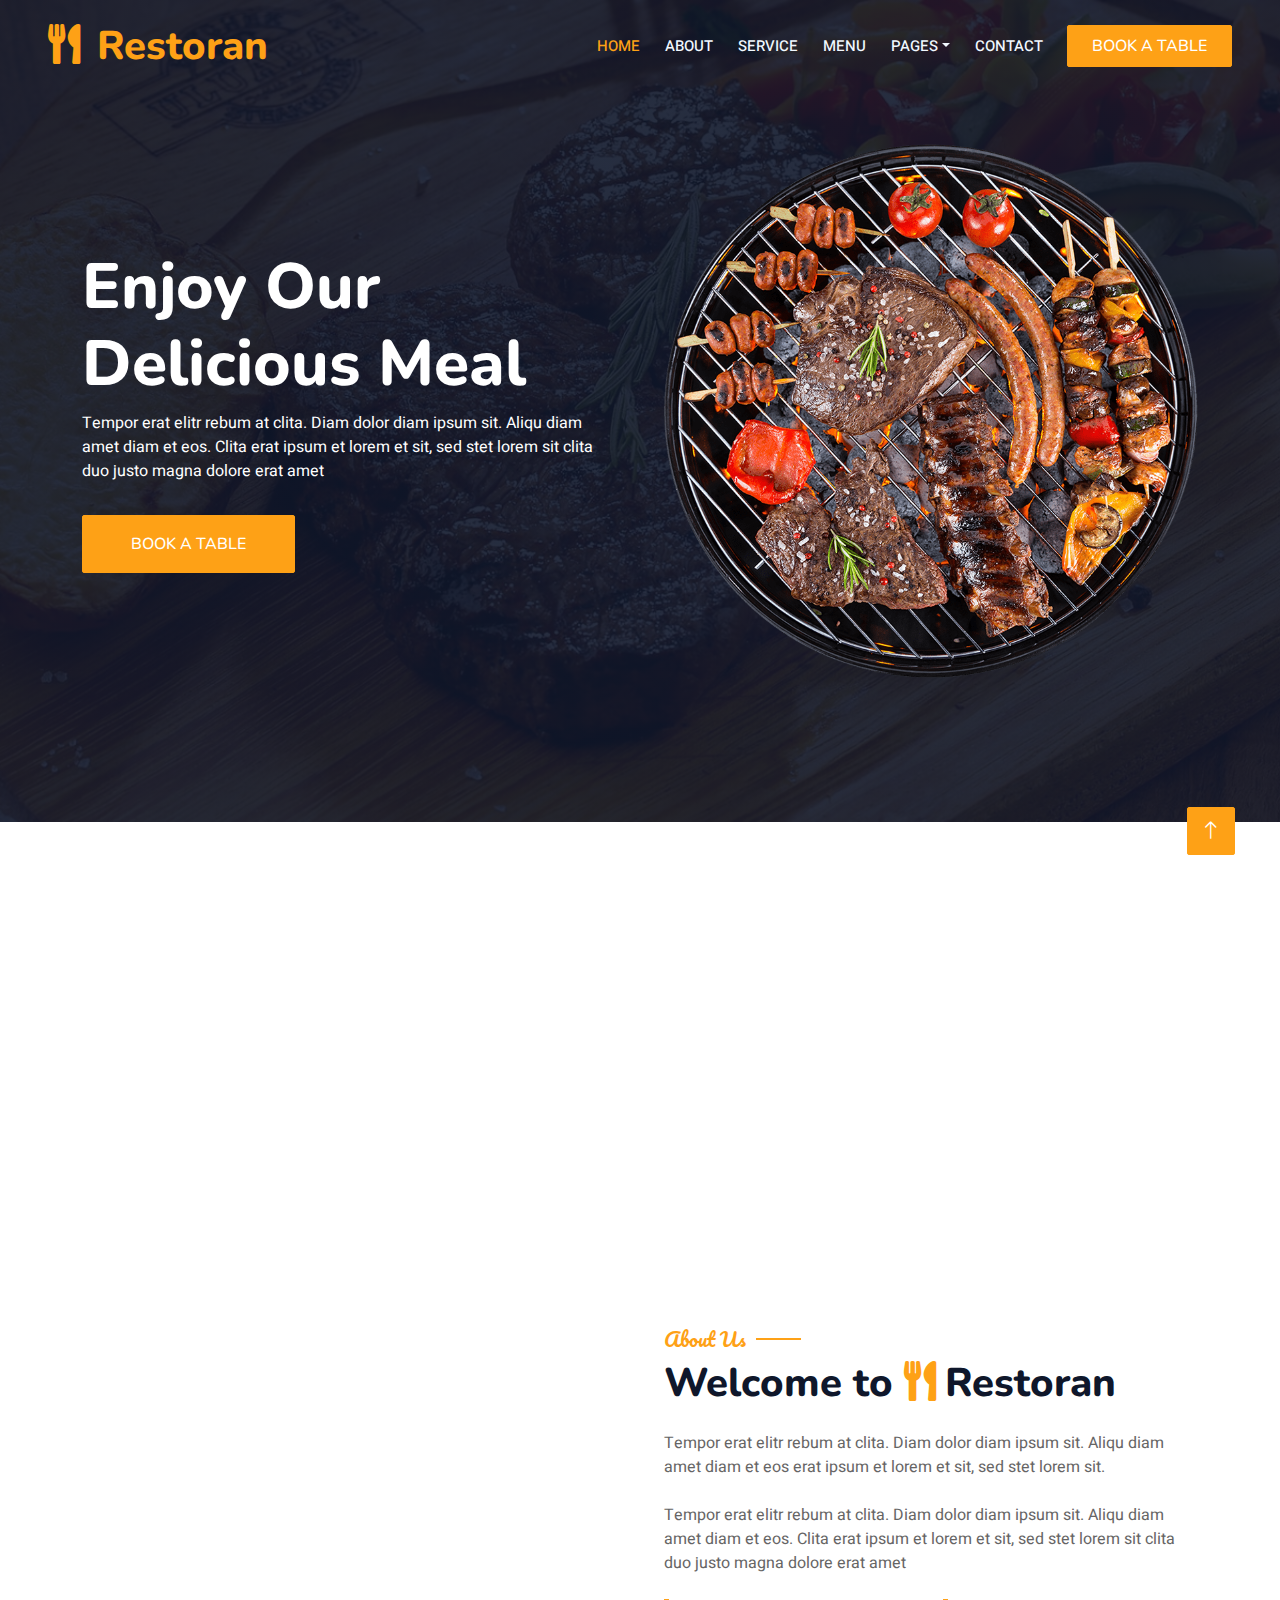
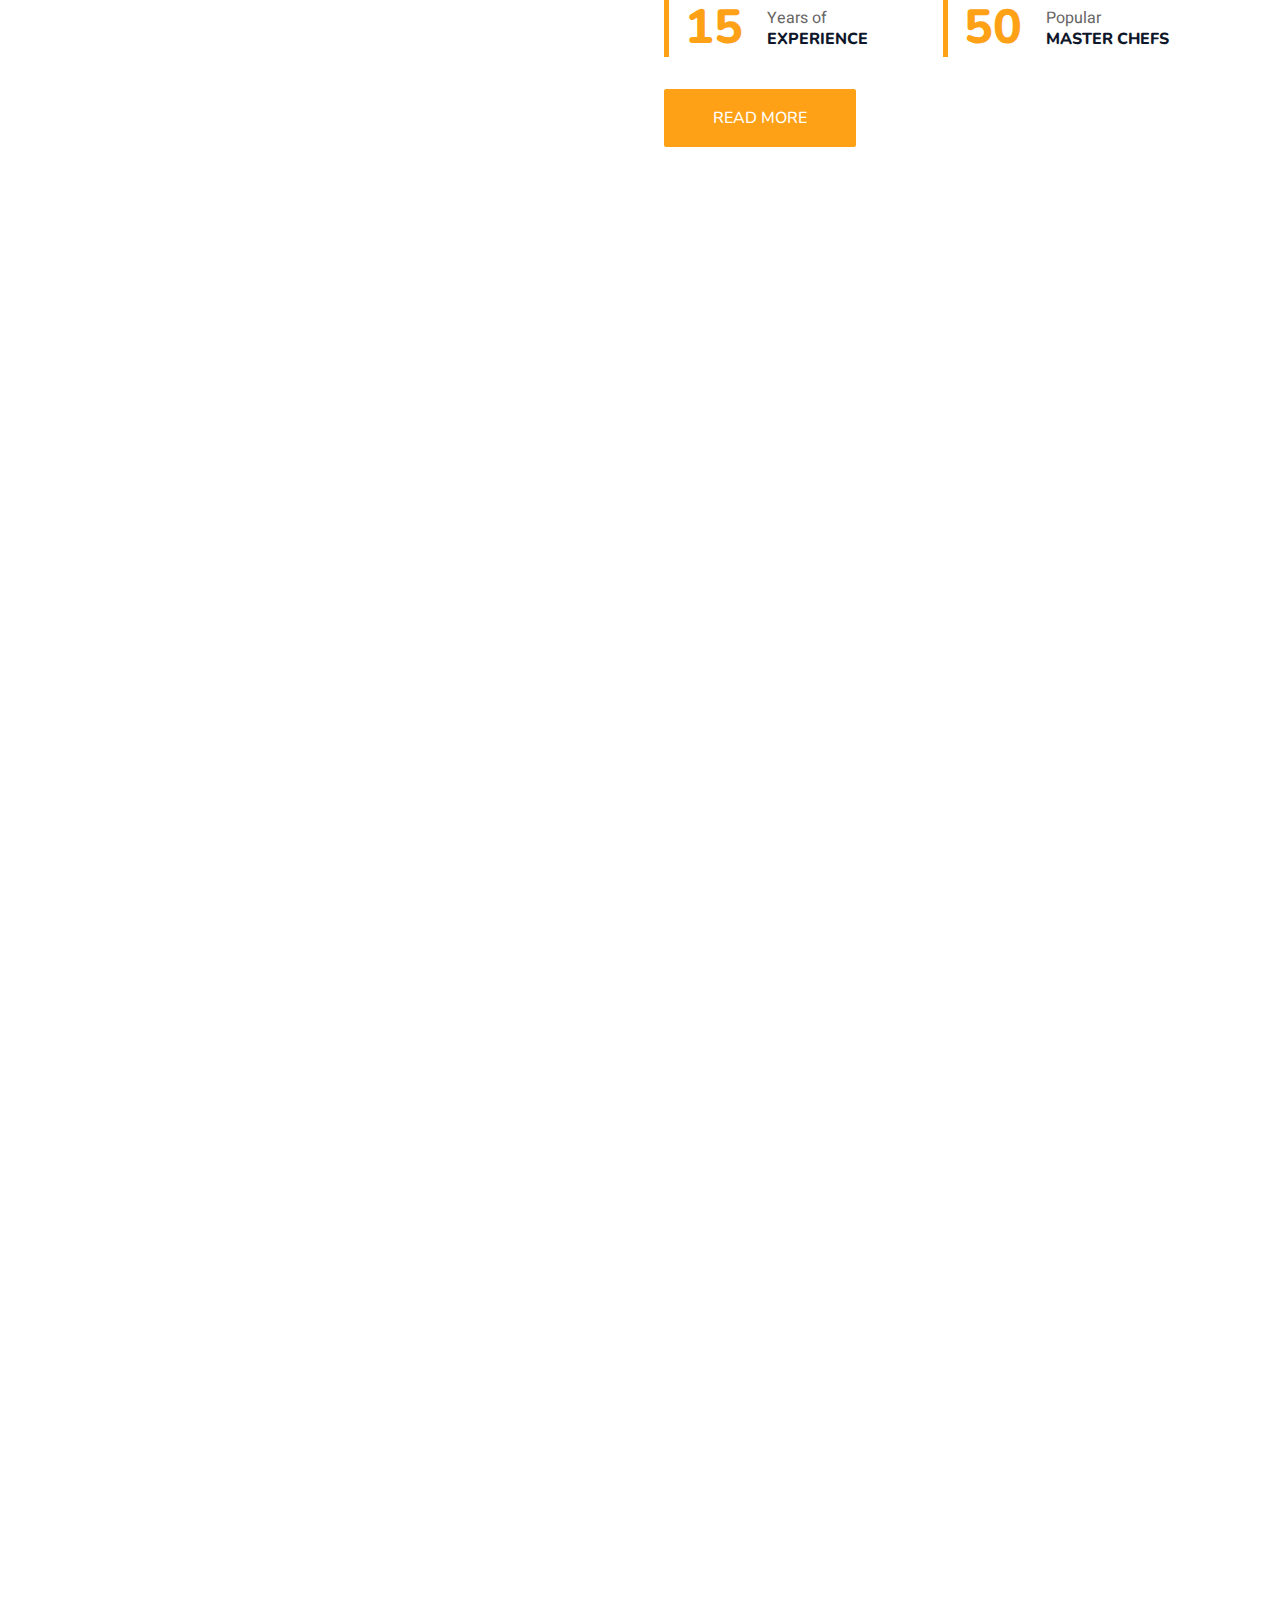
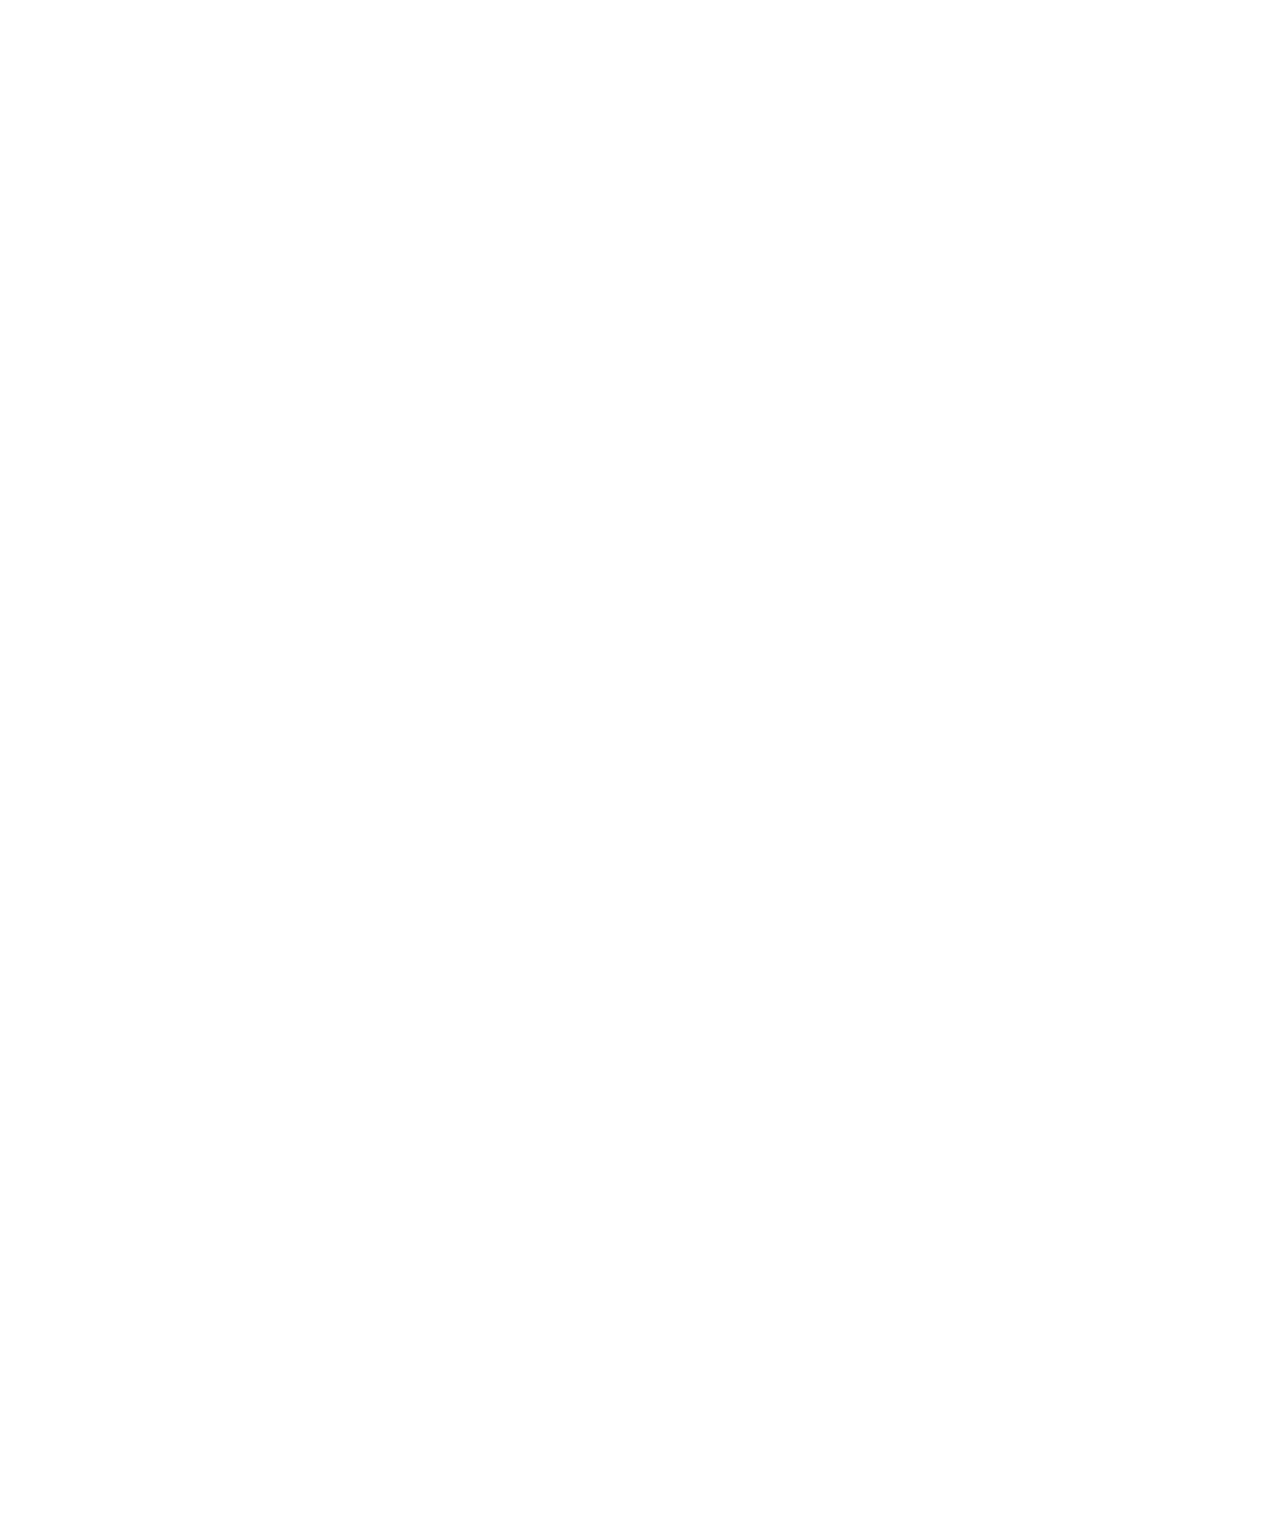
==== index.html @ 6d8fdc5a "Copio template" ====
<!DOCTYPE html>
<html lang="en">

<head>
    <meta charset="utf-8">
    <title>Restoran - Bootstrap Restaurant Template</title>
    <meta content="width=device-width, initial-scale=1.0" name="viewport">
    <meta content="" name="keywords">
    <meta content="" name="description">

    <!-- Favicon -->
    <link href="img/favicon.ico" rel="icon">

    <!-- Google Web Fonts -->
    <link rel="preconnect" href="https://fonts.googleapis.com">
    <link rel="preconnect" href="https://fonts.gstatic.com" crossorigin>
    <link href="https://fonts.googleapis.com/css2?family=Heebo:wght@400;500;600&family=Nunito:wght@600;700;800&family=Pacifico&display=swap" rel="stylesheet">

    <!-- Icon Font Stylesheet -->
    <link href="https://cdnjs.cloudflare.com/ajax/libs/font-awesome/5.10.0/css/all.min.css" rel="stylesheet">
    <link href="https://cdn.jsdelivr.net/npm/bootstrap-icons@1.4.1/font/bootstrap-icons.css" rel="stylesheet">

    <!-- Libraries Stylesheet -->
    <link href="lib/animate/animate.min.css" rel="stylesheet">
    <link href="lib/owlcarousel/assets/owl.carousel.min.css" rel="stylesheet">
    <link href="lib/tempusdominus/css/tempusdominus-bootstrap-4.min.css" rel="stylesheet" />

    <!-- Customized Bootstrap Stylesheet -->
    <link href="css/bootstrap.min.css" rel="stylesheet">

    <!-- Template Stylesheet -->
    <link href="css/style.css" rel="stylesheet">
</head>

<body>
    <div class="container-xxl bg-white p-0">
        <!-- Spinner Start -->
        <div id="spinner" class="show bg-white position-fixed translate-middle w-100 vh-100 top-50 start-50 d-flex align-items-center justify-content-center">
            <div class="spinner-border text-primary" style="width: 3rem; height: 3rem;" role="status">
                <span class="sr-only">Loading...</span>
            </div>
        </div>
        <!-- Spinner End -->


        <!-- Navbar & Hero Start -->
        <div class="container-xxl position-relative p-0">
            <nav class="navbar navbar-expand-lg navbar-dark bg-dark px-4 px-lg-5 py-3 py-lg-0">
                <a href="" class="navbar-brand p-0">
                    <h1 class="text-primary m-0"><i class="fa fa-utensils me-3"></i>Restoran</h1>
                    <!-- <img src="img/logo.png" alt="Logo"> -->
                </a>
                <button class="navbar-toggler" type="button" data-bs-toggle="collapse" data-bs-target="#navbarCollapse">
                    <span class="fa fa-bars"></span>
                </button>
                <div class="collapse navbar-collapse" id="navbarCollapse">
                    <div class="navbar-nav ms-auto py-0 pe-4">
                        <a href="index.html" class="nav-item nav-link active">Home</a>
                        <a href="about.html" class="nav-item nav-link">About</a>
                        <a href="service.html" class="nav-item nav-link">Service</a>
                        <a href="menu.html" class="nav-item nav-link">Menu</a>
                        <div class="nav-item dropdown">
                            <a href="#" class="nav-link dropdown-toggle" data-bs-toggle="dropdown">Pages</a>
                            <div class="dropdown-menu m-0">
                                <a href="booking.html" class="dropdown-item">Booking</a>
                                <a href="team.html" class="dropdown-item">Our Team</a>
                                <a href="testimonial.html" class="dropdown-item">Testimonial</a>
                            </div>
                        </div>
                        <a href="contact.html" class="nav-item nav-link">Contact</a>
                    </div>
                    <a href="" class="btn btn-primary py-2 px-4">Book A Table</a>
                </div>
            </nav>

            <div class="container-xxl py-5 bg-dark hero-header mb-5">
                <div class="container my-5 py-5">
                    <div class="row align-items-center g-5">
                        <div class="col-lg-6 text-center text-lg-start">
                            <h1 class="display-3 text-white animated slideInLeft">Enjoy Our<br>Delicious Meal</h1>
                            <p class="text-white animated slideInLeft mb-4 pb-2">Tempor erat elitr rebum at clita. Diam dolor diam ipsum sit. Aliqu diam amet diam et eos. Clita erat ipsum et lorem et sit, sed stet lorem sit clita duo justo magna dolore erat amet</p>
                            <a href="" class="btn btn-primary py-sm-3 px-sm-5 me-3 animated slideInLeft">Book A Table</a>
                        </div>
                        <div class="col-lg-6 text-center text-lg-end overflow-hidden">
                            <img class="img-fluid" src="img/hero.png" alt="">
                        </div>
                    </div>
                </div>
            </div>
        </div>
        <!-- Navbar & Hero End -->


        <!-- Service Start -->
        <div class="container-xxl py-5">
            <div class="container">
                <div class="row g-4">
                    <div class="col-lg-3 col-sm-6 wow fadeInUp" data-wow-delay="0.1s">
                        <div class="service-item rounded pt-3">
                            <div class="p-4">
                                <i class="fa fa-3x fa-user-tie text-primary mb-4"></i>
                                <h5>Master Chefs</h5>
                                <p>Diam elitr kasd sed at elitr sed ipsum justo dolor sed clita amet diam</p>
                            </div>
                        </div>
                    </div>
                    <div class="col-lg-3 col-sm-6 wow fadeInUp" data-wow-delay="0.3s">
                        <div class="service-item rounded pt-3">
                            <div class="p-4">
                                <i class="fa fa-3x fa-utensils text-primary mb-4"></i>
                                <h5>Quality Food</h5>
                                <p>Diam elitr kasd sed at elitr sed ipsum justo dolor sed clita amet diam</p>
                            </div>
                        </div>
                    </div>
                    <div class="col-lg-3 col-sm-6 wow fadeInUp" data-wow-delay="0.5s">
                        <div class="service-item rounded pt-3">
                            <div class="p-4">
                                <i class="fa fa-3x fa-cart-plus text-primary mb-4"></i>
                                <h5>Online Order</h5>
                                <p>Diam elitr kasd sed at elitr sed ipsum justo dolor sed clita amet diam</p>
                            </div>
                        </div>
                    </div>
                    <div class="col-lg-3 col-sm-6 wow fadeInUp" data-wow-delay="0.7s">
                        <div class="service-item rounded pt-3">
                            <div class="p-4">
                                <i class="fa fa-3x fa-headset text-primary mb-4"></i>
                                <h5>24/7 Service</h5>
                                <p>Diam elitr kasd sed at elitr sed ipsum justo dolor sed clita amet diam</p>
                            </div>
                        </div>
                    </div>
                </div>
            </div>
        </div>
        <!-- Service End -->


        <!-- About Start -->
        <div class="container-xxl py-5">
            <div class="container">
                <div class="row g-5 align-items-center">
                    <div class="col-lg-6">
                        <div class="row g-3">
                            <div class="col-6 text-start">
                                <img class="img-fluid rounded w-100 wow zoomIn" data-wow-delay="0.1s" src="img/about-1.jpg">
                            </div>
                            <div class="col-6 text-start">
                                <img class="img-fluid rounded w-75 wow zoomIn" data-wow-delay="0.3s" src="img/about-2.jpg" style="margin-top: 25%;">
                            </div>
                            <div class="col-6 text-end">
                                <img class="img-fluid rounded w-75 wow zoomIn" data-wow-delay="0.5s" src="img/about-3.jpg">
                            </div>
                            <div class="col-6 text-end">
                                <img class="img-fluid rounded w-100 wow zoomIn" data-wow-delay="0.7s" src="img/about-4.jpg">
                            </div>
                        </div>
                    </div>
                    <div class="col-lg-6">
                        <h5 class="section-title ff-secondary text-start text-primary fw-normal">About Us</h5>
                        <h1 class="mb-4">Welcome to <i class="fa fa-utensils text-primary me-2"></i>Restoran</h1>
                        <p class="mb-4">Tempor erat elitr rebum at clita. Diam dolor diam ipsum sit. Aliqu diam amet diam et eos erat ipsum et lorem et sit, sed stet lorem sit.</p>
                        <p class="mb-4">Tempor erat elitr rebum at clita. Diam dolor diam ipsum sit. Aliqu diam amet diam et eos. Clita erat ipsum et lorem et sit, sed stet lorem sit clita duo justo magna dolore erat amet</p>
                        <div class="row g-4 mb-4">
                            <div class="col-sm-6">
                                <div class="d-flex align-items-center border-start border-5 border-primary px-3">
                                    <h1 class="flex-shrink-0 display-5 text-primary mb-0" data-toggle="counter-up">15</h1>
                                    <div class="ps-4">
                                        <p class="mb-0">Years of</p>
                                        <h6 class="text-uppercase mb-0">Experience</h6>
                                    </div>
                                </div>
                            </div>
                            <div class="col-sm-6">
                                <div class="d-flex align-items-center border-start border-5 border-primary px-3">
                                    <h1 class="flex-shrink-0 display-5 text-primary mb-0" data-toggle="counter-up">50</h1>
                                    <div class="ps-4">
                                        <p class="mb-0">Popular</p>
                                        <h6 class="text-uppercase mb-0">Master Chefs</h6>
                                    </div>
                                </div>
                            </div>
                        </div>
                        <a class="btn btn-primary py-3 px-5 mt-2" href="">Read More</a>
                    </div>
                </div>
            </div>
        </div>
        <!-- About End -->


        <!-- Menu Start -->
        <div class="container-xxl py-5">
            <div class="container">
                <div class="text-center wow fadeInUp" data-wow-delay="0.1s">
                    <h5 class="section-title ff-secondary text-center text-primary fw-normal">Food Menu</h5>
                    <h1 class="mb-5">Most Popular Items</h1>
                </div>
                <div class="tab-class text-center wow fadeInUp" data-wow-delay="0.1s">
                    <ul class="nav nav-pills d-inline-flex justify-content-center border-bottom mb-5">
                        <li class="nav-item">
                            <a class="d-flex align-items-center text-start mx-3 ms-0 pb-3 active" data-bs-toggle="pill" href="#tab-1">
                                <i class="fa fa-coffee fa-2x text-primary"></i>
                                <div class="ps-3">
                                    <small class="text-body">Popular</small>
                                    <h6 class="mt-n1 mb-0">Breakfast</h6>
                                </div>
                            </a>
                        </li>
                        <li class="nav-item">
                            <a class="d-flex align-items-center text-start mx-3 pb-3" data-bs-toggle="pill" href="#tab-2">
                                <i class="fa fa-hamburger fa-2x text-primary"></i>
                                <div class="ps-3">
                                    <small class="text-body">Special</small>
                                    <h6 class="mt-n1 mb-0">Launch</h6>
                                </div>
                            </a>
                        </li>
                        <li class="nav-item">
                            <a class="d-flex align-items-center text-start mx-3 me-0 pb-3" data-bs-toggle="pill" href="#tab-3">
                                <i class="fa fa-utensils fa-2x text-primary"></i>
                                <div class="ps-3">
                                    <small class="text-body">Lovely</small>
                                    <h6 class="mt-n1 mb-0">Dinner</h6>
                                </div>
                            </a>
                        </li>
                    </ul>
                    <div class="tab-content">
                        <div id="tab-1" class="tab-pane fade show p-0 active">
                            <div class="row g-4">
                                <div class="col-lg-6">
                                    <div class="d-flex align-items-center">
                                        <img class="flex-shrink-0 img-fluid rounded" src="img/menu-1.jpg" alt="" style="width: 80px;">
                                        <div class="w-100 d-flex flex-column text-start ps-4">
                                            <h5 class="d-flex justify-content-between border-bottom pb-2">
                                                <span>Chicken Burger</span>
                                                <span class="text-primary">$115</span>
                                            </h5>
                                            <small class="fst-italic">Ipsum ipsum clita erat amet dolor justo diam</small>
                                        </div>
                                    </div>
                                </div>
                                <div class="col-lg-6">
                                    <div class="d-flex align-items-center">
                                        <img class="flex-shrink-0 img-fluid rounded" src="img/menu-2.jpg" alt="" style="width: 80px;">
                                        <div class="w-100 d-flex flex-column text-start ps-4">
                                            <h5 class="d-flex justify-content-between border-bottom pb-2">
                                                <span>Chicken Burger</span>
                                                <span class="text-primary">$115</span>
                                            </h5>
                                            <small class="fst-italic">Ipsum ipsum clita erat amet dolor justo diam</small>
                                        </div>
                                    </div>
                                </div>
                                <div class="col-lg-6">
                                    <div class="d-flex align-items-center">
                                        <img class="flex-shrink-0 img-fluid rounded" src="img/menu-3.jpg" alt="" style="width: 80px;">
                                        <div class="w-100 d-flex flex-column text-start ps-4">
                                            <h5 class="d-flex justify-content-between border-bottom pb-2">
                                                <span>Chicken Burger</span>
                                                <span class="text-primary">$115</span>
                                            </h5>
                                            <small class="fst-italic">Ipsum ipsum clita erat amet dolor justo diam</small>
                                        </div>
                                    </div>
                                </div>
                                <div class="col-lg-6">
                                    <div class="d-flex align-items-center">
                                        <img class="flex-shrink-0 img-fluid rounded" src="img/menu-4.jpg" alt="" style="width: 80px;">
                                        <div class="w-100 d-flex flex-column text-start ps-4">
                                            <h5 class="d-flex justify-content-between border-bottom pb-2">
                                                <span>Chicken Burger</span>
                                                <span class="text-primary">$115</span>
                                            </h5>
                                            <small class="fst-italic">Ipsum ipsum clita erat amet dolor justo diam</small>
                                        </div>
                                    </div>
                                </div>
                                <div class="col-lg-6">
                                    <div class="d-flex align-items-center">
                                        <img class="flex-shrink-0 img-fluid rounded" src="img/menu-5.jpg" alt="" style="width: 80px;">
                                        <div class="w-100 d-flex flex-column text-start ps-4">
                                            <h5 class="d-flex justify-content-between border-bottom pb-2">
                                                <span>Chicken Burger</span>
                                                <span class="text-primary">$115</span>
                                            </h5>
                                            <small class="fst-italic">Ipsum ipsum clita erat amet dolor justo diam</small>
                                        </div>
                                    </div>
                                </div>
                                <div class="col-lg-6">
                                    <div class="d-flex align-items-center">
                                        <img class="flex-shrink-0 img-fluid rounded" src="img/menu-6.jpg" alt="" style="width: 80px;">
                                        <div class="w-100 d-flex flex-column text-start ps-4">
                                            <h5 class="d-flex justify-content-between border-bottom pb-2">
                                                <span>Chicken Burger</span>
                                                <span class="text-primary">$115</span>
                                            </h5>
                                            <small class="fst-italic">Ipsum ipsum clita erat amet dolor justo diam</small>
                                        </div>
                                    </div>
                                </div>
                                <div class="col-lg-6">
                                    <div class="d-flex align-items-center">
                                        <img class="flex-shrink-0 img-fluid rounded" src="img/menu-7.jpg" alt="" style="width: 80px;">
                                        <div class="w-100 d-flex flex-column text-start ps-4">
                                            <h5 class="d-flex justify-content-between border-bottom pb-2">
                                                <span>Chicken Burger</span>
                                                <span class="text-primary">$115</span>
                                            </h5>
                                            <small class="fst-italic">Ipsum ipsum clita erat amet dolor justo diam</small>
                                        </div>
                                    </div>
                                </div>
                                <div class="col-lg-6">
                                    <div class="d-flex align-items-center">
                                        <img class="flex-shrink-0 img-fluid rounded" src="img/menu-8.jpg" alt="" style="width: 80px;">
                                        <div class="w-100 d-flex flex-column text-start ps-4">
                                            <h5 class="d-flex justify-content-between border-bottom pb-2">
                                                <span>Chicken Burger</span>
                                                <span class="text-primary">$115</span>
                                            </h5>
                                            <small class="fst-italic">Ipsum ipsum clita erat amet dolor justo diam</small>
                                        </div>
                                    </div>
                                </div>
                            </div>
                        </div>
                        <div id="tab-2" class="tab-pane fade show p-0">
                            <div class="row g-4">
                                <div class="col-lg-6">
                                    <div class="d-flex align-items-center">
                                        <img class="flex-shrink-0 img-fluid rounded" src="img/menu-1.jpg" alt="" style="width: 80px;">
                                        <div class="w-100 d-flex flex-column text-start ps-4">
                                            <h5 class="d-flex justify-content-between border-bottom pb-2">
                                                <span>Chicken Burger</span>
                                                <span class="text-primary">$115</span>
                                            </h5>
                                            <small class="fst-italic">Ipsum ipsum clita erat amet dolor justo diam</small>
                                        </div>
                                    </div>
                                </div>
                                <div class="col-lg-6">
                                    <div class="d-flex align-items-center">
                                        <img class="flex-shrink-0 img-fluid rounded" src="img/menu-2.jpg" alt="" style="width: 80px;">
                                        <div class="w-100 d-flex flex-column text-start ps-4">
                                            <h5 class="d-flex justify-content-between border-bottom pb-2">
                                                <span>Chicken Burger</span>
                                                <span class="text-primary">$115</span>
                                            </h5>
                                            <small class="fst-italic">Ipsum ipsum clita erat amet dolor justo diam</small>
                                        </div>
                                    </div>
                                </div>
                                <div class="col-lg-6">
                                    <div class="d-flex align-items-center">
                                        <img class="flex-shrink-0 img-fluid rounded" src="img/menu-3.jpg" alt="" style="width: 80px;">
                                        <div class="w-100 d-flex flex-column text-start ps-4">
                                            <h5 class="d-flex justify-content-between border-bottom pb-2">
                                                <span>Chicken Burger</span>
                                                <span class="text-primary">$115</span>
                                            </h5>
                                            <small class="fst-italic">Ipsum ipsum clita erat amet dolor justo diam</small>
                                        </div>
                                    </div>
                                </div>
                                <div class="col-lg-6">
                                    <div class="d-flex align-items-center">
                                        <img class="flex-shrink-0 img-fluid rounded" src="img/menu-4.jpg" alt="" style="width: 80px;">
                                        <div class="w-100 d-flex flex-column text-start ps-4">
                                            <h5 class="d-flex justify-content-between border-bottom pb-2">
                                                <span>Chicken Burger</span>
                                                <span class="text-primary">$115</span>
                                            </h5>
                                            <small class="fst-italic">Ipsum ipsum clita erat amet dolor justo diam</small>
                                        </div>
                                    </div>
                                </div>
                                <div class="col-lg-6">
                                    <div class="d-flex align-items-center">
                                        <img class="flex-shrink-0 img-fluid rounded" src="img/menu-5.jpg" alt="" style="width: 80px;">
                                        <div class="w-100 d-flex flex-column text-start ps-4">
                                            <h5 class="d-flex justify-content-between border-bottom pb-2">
                                                <span>Chicken Burger</span>
                                                <span class="text-primary">$115</span>
                                            </h5>
                                            <small class="fst-italic">Ipsum ipsum clita erat amet dolor justo diam</small>
                                        </div>
                                    </div>
                                </div>
                                <div class="col-lg-6">
                                    <div class="d-flex align-items-center">
                                        <img class="flex-shrink-0 img-fluid rounded" src="img/menu-6.jpg" alt="" style="width: 80px;">
                                        <div class="w-100 d-flex flex-column text-start ps-4">
                                            <h5 class="d-flex justify-content-between border-bottom pb-2">
                                                <span>Chicken Burger</span>
                                                <span class="text-primary">$115</span>
                                            </h5>
                                            <small class="fst-italic">Ipsum ipsum clita erat amet dolor justo diam</small>
                                        </div>
                                    </div>
                                </div>
                                <div class="col-lg-6">
                                    <div class="d-flex align-items-center">
                                        <img class="flex-shrink-0 img-fluid rounded" src="img/menu-7.jpg" alt="" style="width: 80px;">
                                        <div class="w-100 d-flex flex-column text-start ps-4">
                                            <h5 class="d-flex justify-content-between border-bottom pb-2">
                                                <span>Chicken Burger</span>
                                                <span class="text-primary">$115</span>
                                            </h5>
                                            <small class="fst-italic">Ipsum ipsum clita erat amet dolor justo diam</small>
                                        </div>
                                    </div>
                                </div>
                                <div class="col-lg-6">
                                    <div class="d-flex align-items-center">
                                        <img class="flex-shrink-0 img-fluid rounded" src="img/menu-8.jpg" alt="" style="width: 80px;">
                                        <div class="w-100 d-flex flex-column text-start ps-4">
                                            <h5 class="d-flex justify-content-between border-bottom pb-2">
                                                <span>Chicken Burger</span>
                                                <span class="text-primary">$115</span>
                                            </h5>
                                            <small class="fst-italic">Ipsum ipsum clita erat amet dolor justo diam</small>
                                        </div>
                                    </div>
                                </div>
                            </div>
                        </div>
                        <div id="tab-3" class="tab-pane fade show p-0">
                            <div class="row g-4">
                                <div class="col-lg-6">
                                    <div class="d-flex align-items-center">
                                        <img class="flex-shrink-0 img-fluid rounded" src="img/menu-1.jpg" alt="" style="width: 80px;">
                                        <div class="w-100 d-flex flex-column text-start ps-4">
                                            <h5 class="d-flex justify-content-between border-bottom pb-2">
                                                <span>Chicken Burger</span>
                                                <span class="text-primary">$115</span>
                                            </h5>
                                            <small class="fst-italic">Ipsum ipsum clita erat amet dolor justo diam</small>
                                        </div>
                                    </div>
                                </div>
                                <div class="col-lg-6">
                                    <div class="d-flex align-items-center">
                                        <img class="flex-shrink-0 img-fluid rounded" src="img/menu-2.jpg" alt="" style="width: 80px;">
                                        <div class="w-100 d-flex flex-column text-start ps-4">
                                            <h5 class="d-flex justify-content-between border-bottom pb-2">
                                                <span>Chicken Burger</span>
                                                <span class="text-primary">$115</span>
                                            </h5>
                                            <small class="fst-italic">Ipsum ipsum clita erat amet dolor justo diam</small>
                                        </div>
                                    </div>
                                </div>
                                <div class="col-lg-6">
                                    <div class="d-flex align-items-center">
                                        <img class="flex-shrink-0 img-fluid rounded" src="img/menu-3.jpg" alt="" style="width: 80px;">
                                        <div class="w-100 d-flex flex-column text-start ps-4">
                                            <h5 class="d-flex justify-content-between border-bottom pb-2">
                                                <span>Chicken Burger</span>
                                                <span class="text-primary">$115</span>
                                            </h5>
                                            <small class="fst-italic">Ipsum ipsum clita erat amet dolor justo diam</small>
                                        </div>
                                    </div>
                                </div>
                                <div class="col-lg-6">
                                    <div class="d-flex align-items-center">
                                        <img class="flex-shrink-0 img-fluid rounded" src="img/menu-4.jpg" alt="" style="width: 80px;">
                                        <div class="w-100 d-flex flex-column text-start ps-4">
                                            <h5 class="d-flex justify-content-between border-bottom pb-2">
                                                <span>Chicken Burger</span>
                                                <span class="text-primary">$115</span>
                                            </h5>
                                            <small class="fst-italic">Ipsum ipsum clita erat amet dolor justo diam</small>
                                        </div>
                                    </div>
                                </div>
                                <div class="col-lg-6">
                                    <div class="d-flex align-items-center">
                                        <img class="flex-shrink-0 img-fluid rounded" src="img/menu-5.jpg" alt="" style="width: 80px;">
                                        <div class="w-100 d-flex flex-column text-start ps-4">
                                            <h5 class="d-flex justify-content-between border-bottom pb-2">
                                                <span>Chicken Burger</span>
                                                <span class="text-primary">$115</span>
                                            </h5>
                                            <small class="fst-italic">Ipsum ipsum clita erat amet dolor justo diam</small>
                                        </div>
                                    </div>
                                </div>
                                <div class="col-lg-6">
                                    <div class="d-flex align-items-center">
                                        <img class="flex-shrink-0 img-fluid rounded" src="img/menu-6.jpg" alt="" style="width: 80px;">
                                        <div class="w-100 d-flex flex-column text-start ps-4">
                                            <h5 class="d-flex justify-content-between border-bottom pb-2">
                                                <span>Chicken Burger</span>
                                                <span class="text-primary">$115</span>
                                            </h5>
                                            <small class="fst-italic">Ipsum ipsum clita erat amet dolor justo diam</small>
                                        </div>
                                    </div>
                                </div>
                                <div class="col-lg-6">
                                    <div class="d-flex align-items-center">
                                        <img class="flex-shrink-0 img-fluid rounded" src="img/menu-7.jpg" alt="" style="width: 80px;">
                                        <div class="w-100 d-flex flex-column text-start ps-4">
                                            <h5 class="d-flex justify-content-between border-bottom pb-2">
                                                <span>Chicken Burger</span>
                                                <span class="text-primary">$115</span>
                                            </h5>
                                            <small class="fst-italic">Ipsum ipsum clita erat amet dolor justo diam</small>
                                        </div>
                                    </div>
                                </div>
                                <div class="col-lg-6">
                                    <div class="d-flex align-items-center">
                                        <img class="flex-shrink-0 img-fluid rounded" src="img/menu-8.jpg" alt="" style="width: 80px;">
                                        <div class="w-100 d-flex flex-column text-start ps-4">
                                            <h5 class="d-flex justify-content-between border-bottom pb-2">
                                                <span>Chicken Burger</span>
                                                <span class="text-primary">$115</span>
                                            </h5>
                                            <small class="fst-italic">Ipsum ipsum clita erat amet dolor justo diam</small>
                                        </div>
                                    </div>
                                </div>
                            </div>
                        </div>
                    </div>
                </div>
            </div>
        </div>
        <!-- Menu End -->


        <!-- Reservation Start -->
        <div class="container-xxl py-5 px-0 wow fadeInUp" data-wow-delay="0.1s">
            <div class="row g-0">
                <div class="col-md-6">
                    <div class="video">
                        <button type="button" class="btn-play" data-bs-toggle="modal" data-src="https://www.youtube.com/embed/DWRcNpR6Kdc" data-bs-target="#videoModal">
                            <span></span>
                        </button>
                    </div>
                </div>
                <div class="col-md-6 bg-dark d-flex align-items-center">
                    <div class="p-5 wow fadeInUp" data-wow-delay="0.2s">
                        <h5 class="section-title ff-secondary text-start text-primary fw-normal">Reservation</h5>
                        <h1 class="text-white mb-4">Book A Table Online</h1>
                        <form>
                            <div class="row g-3">
                                <div class="col-md-6">
                                    <div class="form-floating">
                                        <input type="text" class="form-control" id="name" placeholder="Your Name">
                                        <label for="name">Your Name</label>
                                    </div>
                                </div>
                                <div class="col-md-6">
                                    <div class="form-floating">
                                        <input type="email" class="form-control" id="email" placeholder="Your Email">
                                        <label for="email">Your Email</label>
                                    </div>
                                </div>
                                <div class="col-md-6">
                                    <div class="form-floating date" id="date3" data-target-input="nearest">
                                        <input type="text" class="form-control datetimepicker-input" id="datetime" placeholder="Date & Time" data-target="#date3" data-toggle="datetimepicker" />
                                        <label for="datetime">Date & Time</label>
                                    </div>
                                </div>
                                <div class="col-md-6">
                                    <div class="form-floating">
                                        <select class="form-select" id="select1">
                                          <option value="1">People 1</option>
                                          <option value="2">People 2</option>
                                          <option value="3">People 3</option>
                                        </select>
                                        <label for="select1">No Of People</label>
                                      </div>
                                </div>
                                <div class="col-12">
                                    <div class="form-floating">
                                        <textarea class="form-control" placeholder="Special Request" id="message" style="height: 100px"></textarea>
                                        <label for="message">Special Request</label>
                                    </div>
                                </div>
                                <div class="col-12">
                                    <button class="btn btn-primary w-100 py-3" type="submit">Book Now</button>
                                </div>
                            </div>
                        </form>
                    </div>
                </div>
            </div>
        </div>

        <div class="modal fade" id="videoModal" tabindex="-1" aria-labelledby="exampleModalLabel" aria-hidden="true">
            <div class="modal-dialog">
                <div class="modal-content rounded-0">
                    <div class="modal-header">
                        <h5 class="modal-title" id="exampleModalLabel">Youtube Video</h5>
                        <button type="button" class="btn-close" data-bs-dismiss="modal" aria-label="Close"></button>
                    </div>
                    <div class="modal-body">
                        <!-- 16:9 aspect ratio -->
                        <div class="ratio ratio-16x9">
                            <iframe class="embed-responsive-item" src="" id="video" allowfullscreen allowscriptaccess="always"
                                allow="autoplay"></iframe>
                        </div>
                    </div>
                </div>
            </div>
        </div>
        <!-- Reservation Start -->


        <!-- Team Start -->
        <div class="container-xxl pt-5 pb-3">
            <div class="container">
                <div class="text-center wow fadeInUp" data-wow-delay="0.1s">
                    <h5 class="section-title ff-secondary text-center text-primary fw-normal">Team Members</h5>
                    <h1 class="mb-5">Our Master Chefs</h1>
                </div>
                <div class="row g-4">
                    <div class="col-lg-3 col-md-6 wow fadeInUp" data-wow-delay="0.1s">
                        <div class="team-item text-center rounded overflow-hidden">
                            <div class="rounded-circle overflow-hidden m-4">
                                <img class="img-fluid" src="img/team-1.jpg" alt="">
                            </div>
                            <h5 class="mb-0">Full Name</h5>
                            <small>Designation</small>
                            <div class="d-flex justify-content-center mt-3">
                                <a class="btn btn-square btn-primary mx-1" href=""><i class="fab fa-facebook-f"></i></a>
                                <a class="btn btn-square btn-primary mx-1" href=""><i class="fab fa-twitter"></i></a>
                                <a class="btn btn-square btn-primary mx-1" href=""><i class="fab fa-instagram"></i></a>
                            </div>
                        </div>
                    </div>
                    <div class="col-lg-3 col-md-6 wow fadeInUp" data-wow-delay="0.3s">
                        <div class="team-item text-center rounded overflow-hidden">
                            <div class="rounded-circle overflow-hidden m-4">
                                <img class="img-fluid" src="img/team-2.jpg" alt="">
                            </div>
                            <h5 class="mb-0">Full Name</h5>
                            <small>Designation</small>
                            <div class="d-flex justify-content-center mt-3">
                                <a class="btn btn-square btn-primary mx-1" href=""><i class="fab fa-facebook-f"></i></a>
                                <a class="btn btn-square btn-primary mx-1" href=""><i class="fab fa-twitter"></i></a>
                                <a class="btn btn-square btn-primary mx-1" href=""><i class="fab fa-instagram"></i></a>
                            </div>
                        </div>
                    </div>
                    <div class="col-lg-3 col-md-6 wow fadeInUp" data-wow-delay="0.5s">
                        <div class="team-item text-center rounded overflow-hidden">
                            <div class="rounded-circle overflow-hidden m-4">
                                <img class="img-fluid" src="img/team-3.jpg" alt="">
                            </div>
                            <h5 class="mb-0">Full Name</h5>
                            <small>Designation</small>
                            <div class="d-flex justify-content-center mt-3">
                                <a class="btn btn-square btn-primary mx-1" href=""><i class="fab fa-facebook-f"></i></a>
                                <a class="btn btn-square btn-primary mx-1" href=""><i class="fab fa-twitter"></i></a>
                                <a class="btn btn-square btn-primary mx-1" href=""><i class="fab fa-instagram"></i></a>
                            </div>
                        </div>
                    </div>
                    <div class="col-lg-3 col-md-6 wow fadeInUp" data-wow-delay="0.7s">
                        <div class="team-item text-center rounded overflow-hidden">
                            <div class="rounded-circle overflow-hidden m-4">
                                <img class="img-fluid" src="img/team-4.jpg" alt="">
                            </div>
                            <h5 class="mb-0">Full Name</h5>
                            <small>Designation</small>
                            <div class="d-flex justify-content-center mt-3">
                                <a class="btn btn-square btn-primary mx-1" href=""><i class="fab fa-facebook-f"></i></a>
                                <a class="btn btn-square btn-primary mx-1" href=""><i class="fab fa-twitter"></i></a>
                                <a class="btn btn-square btn-primary mx-1" href=""><i class="fab fa-instagram"></i></a>
                            </div>
                        </div>
                    </div>
                </div>
            </div>
        </div>
        <!-- Team End -->


        <!-- Testimonial Start -->
        <div class="container-xxl py-5 wow fadeInUp" data-wow-delay="0.1s">
            <div class="container">
                <div class="text-center">
                    <h5 class="section-title ff-secondary text-center text-primary fw-normal">Testimonial</h5>
                    <h1 class="mb-5">Our Clients Say!!!</h1>
                </div>
                <div class="owl-carousel testimonial-carousel">
                    <div class="testimonial-item bg-transparent border rounded p-4">
                        <i class="fa fa-quote-left fa-2x text-primary mb-3"></i>
                        <p>Dolor et eos labore, stet justo sed est sed. Diam sed sed dolor stet amet eirmod eos labore diam</p>
                        <div class="d-flex align-items-center">
                            <img class="img-fluid flex-shrink-0 rounded-circle" src="img/testimonial-1.jpg" style="width: 50px; height: 50px;">
                            <div class="ps-3">
                                <h5 class="mb-1">Client Name</h5>
                                <small>Profession</small>
                            </div>
                        </div>
                    </div>
                    <div class="testimonial-item bg-transparent border rounded p-4">
                        <i class="fa fa-quote-left fa-2x text-primary mb-3"></i>
                        <p>Dolor et eos labore, stet justo sed est sed. Diam sed sed dolor stet amet eirmod eos labore diam</p>
                        <div class="d-flex align-items-center">
                            <img class="img-fluid flex-shrink-0 rounded-circle" src="img/testimonial-2.jpg" style="width: 50px; height: 50px;">
                            <div class="ps-3">
                                <h5 class="mb-1">Client Name</h5>
                                <small>Profession</small>
                            </div>
                        </div>
                    </div>
                    <div class="testimonial-item bg-transparent border rounded p-4">
                        <i class="fa fa-quote-left fa-2x text-primary mb-3"></i>
                        <p>Dolor et eos labore, stet justo sed est sed. Diam sed sed dolor stet amet eirmod eos labore diam</p>
                        <div class="d-flex align-items-center">
                            <img class="img-fluid flex-shrink-0 rounded-circle" src="img/testimonial-3.jpg" style="width: 50px; height: 50px;">
                            <div class="ps-3">
                                <h5 class="mb-1">Client Name</h5>
                                <small>Profession</small>
                            </div>
                        </div>
                    </div>
                    <div class="testimonial-item bg-transparent border rounded p-4">
                        <i class="fa fa-quote-left fa-2x text-primary mb-3"></i>
                        <p>Dolor et eos labore, stet justo sed est sed. Diam sed sed dolor stet amet eirmod eos labore diam</p>
                        <div class="d-flex align-items-center">
                            <img class="img-fluid flex-shrink-0 rounded-circle" src="img/testimonial-4.jpg" style="width: 50px; height: 50px;">
                            <div class="ps-3">
                                <h5 class="mb-1">Client Name</h5>
                                <small>Profession</small>
                            </div>
                        </div>
                    </div>
                </div>
            </div>
        </div>
        <!-- Testimonial End -->
        

        <!-- Footer Start -->
        <div class="container-fluid bg-dark text-light footer pt-5 mt-5 wow fadeIn" data-wow-delay="0.1s">
            <div class="container py-5">
                <div class="row g-5">
                    <div class="col-lg-3 col-md-6">
                        <h4 class="section-title ff-secondary text-start text-primary fw-normal mb-4">Company</h4>
                        <a class="btn btn-link" href="">About Us</a>
                        <a class="btn btn-link" href="">Contact Us</a>
                        <a class="btn btn-link" href="">Reservation</a>
                        <a class="btn btn-link" href="">Privacy Policy</a>
                        <a class="btn btn-link" href="">Terms & Condition</a>
                    </div>
                    <div class="col-lg-3 col-md-6">
                        <h4 class="section-title ff-secondary text-start text-primary fw-normal mb-4">Contact</h4>
                        <p class="mb-2"><i class="fa fa-map-marker-alt me-3"></i>123 Street, New York, USA</p>
                        <p class="mb-2"><i class="fa fa-phone-alt me-3"></i>+012 345 67890</p>
                        <p class="mb-2"><i class="fa fa-envelope me-3"></i>info@example.com</p>
                        <div class="d-flex pt-2">
                            <a class="btn btn-outline-light btn-social" href=""><i class="fab fa-twitter"></i></a>
                            <a class="btn btn-outline-light btn-social" href=""><i class="fab fa-facebook-f"></i></a>
                            <a class="btn btn-outline-light btn-social" href=""><i class="fab fa-youtube"></i></a>
                            <a class="btn btn-outline-light btn-social" href=""><i class="fab fa-linkedin-in"></i></a>
                        </div>
                    </div>
                    <div class="col-lg-3 col-md-6">
                        <h4 class="section-title ff-secondary text-start text-primary fw-normal mb-4">Opening</h4>
                        <h5 class="text-light fw-normal">Monday - Saturday</h5>
                        <p>09AM - 09PM</p>
                        <h5 class="text-light fw-normal">Sunday</h5>
                        <p>10AM - 08PM</p>
                    </div>
                    <div class="col-lg-3 col-md-6">
                        <h4 class="section-title ff-secondary text-start text-primary fw-normal mb-4">Newsletter</h4>
                        <p>Dolor amet sit justo amet elitr clita ipsum elitr est.</p>
                        <div class="position-relative mx-auto" style="max-width: 400px;">
                            <input class="form-control border-primary w-100 py-3 ps-4 pe-5" type="text" placeholder="Your email">
                            <button type="button" class="btn btn-primary py-2 position-absolute top-0 end-0 mt-2 me-2">SignUp</button>
                        </div>
                    </div>
                </div>
            </div>
            <div class="container">
                <div class="copyright">
                    <div class="row">
                        <div class="col-md-6 text-center text-md-start mb-3 mb-md-0">
                            &copy; <a class="border-bottom" href="#">Your Site Name</a>, All Right Reserved. 
							
							<!--/*** This template is free as long as you keep the footer author’s credit link/attribution link/backlink. If you'd like to use the template without the footer author’s credit link/attribution link/backlink, you can purchase the Credit Removal License from "https://htmlcodex.com/credit-removal". Thank you for your support. ***/-->
							Designed By <a class="border-bottom" href="https://htmlcodex.com">HTML Codex</a>
                        </div>
                        <div class="col-md-6 text-center text-md-end">
                            <div class="footer-menu">
                                <a href="">Home</a>
                                <a href="">Cookies</a>
                                <a href="">Help</a>
                                <a href="">FQAs</a>
                            </div>
                        </div>
                    </div>
                </div>
            </div>
        </div>
        <!-- Footer End -->


        <!-- Back to Top -->
        <a href="#" class="btn btn-lg btn-primary btn-lg-square back-to-top"><i class="bi bi-arrow-up"></i></a>
    </div>

    <!-- JavaScript Libraries -->
    <script src="https://code.jquery.com/jquery-3.4.1.min.js"></script>
    <script src="https://cdn.jsdelivr.net/npm/bootstrap@5.0.0/dist/js/bootstrap.bundle.min.js"></script>
    <script src="lib/wow/wow.min.js"></script>
    <script src="lib/easing/easing.min.js"></script>
    <script src="lib/waypoints/waypoints.min.js"></script>
    <script src="lib/counterup/counterup.min.js"></script>
    <script src="lib/owlcarousel/owl.carousel.min.js"></script>
    <script src="lib/tempusdominus/js/moment.min.js"></script>
    <script src="lib/tempusdominus/js/moment-timezone.min.js"></script>
    <script src="lib/tempusdominus/js/tempusdominus-bootstrap-4.min.js"></script>

    <!-- Template Javascript -->
    <script src="js/main.js"></script>
</body>

</html>
---- css/style.css ----
/********** Template CSS **********/
:root {
    --primary: #FEA116;
    --light: #F1F8FF;
    --dark: #0F172B;
}

.ff-secondary {
    font-family: 'Pacifico', cursive;
}

.fw-medium {
    font-weight: 600 !important;
}

.fw-semi-bold {
    font-weight: 700 !important;
}

.back-to-top {
    position: fixed;
    display: none;
    right: 45px;
    bottom: 45px;
    z-index: 99;
}


/*** Spinner ***/
#spinner {
    opacity: 0;
    visibility: hidden;
    transition: opacity .5s ease-out, visibility 0s linear .5s;
    z-index: 99999;
}

#spinner.show {
    transition: opacity .5s ease-out, visibility 0s linear 0s;
    visibility: visible;
    opacity: 1;
}


/*** Button ***/
.btn {
    font-family: 'Nunito', sans-serif;
    font-weight: 500;
    text-transform: uppercase;
    transition: .5s;
}

.btn.btn-primary,
.btn.btn-secondary {
    color: #FFFFFF;
}

.btn-square {
    width: 38px;
    height: 38px;
}

.btn-sm-square {
    width: 32px;
    height: 32px;
}

.btn-lg-square {
    width: 48px;
    height: 48px;
}

.btn-square,
.btn-sm-square,
.btn-lg-square {
    padding: 0;
    display: flex;
    align-items: center;
    justify-content: center;
    font-weight: normal;
    border-radius: 2px;
}


/*** Navbar ***/
.navbar-dark .navbar-nav .nav-link {
    position: relative;
    margin-left: 25px;
    padding: 35px 0;
    font-size: 15px;
    color: var(--light) !important;
    text-transform: uppercase;
    font-weight: 500;
    outline: none;
    transition: .5s;
}

.sticky-top.navbar-dark .navbar-nav .nav-link {
    padding: 20px 0;
}

.navbar-dark .navbar-nav .nav-link:hover,
.navbar-dark .navbar-nav .nav-link.active {
    color: var(--primary) !important;
}

.navbar-dark .navbar-brand img {
    max-height: 60px;
    transition: .5s;
}

.sticky-top.navbar-dark .navbar-brand img {
    max-height: 45px;
}

@media (max-width: 991.98px) {
    .sticky-top.navbar-dark {
        position: relative;
    }

    .navbar-dark .navbar-collapse {
        margin-top: 15px;
        border-top: 1px solid rgba(255, 255, 255, .1)
    }

    .navbar-dark .navbar-nav .nav-link,
    .sticky-top.navbar-dark .navbar-nav .nav-link {
        padding: 10px 0;
        margin-left: 0;
    }

    .navbar-dark .navbar-brand img {
        max-height: 45px;
    }
}

@media (min-width: 992px) {
    .navbar-dark {
        position: absolute;
        width: 100%;
        top: 0;
        left: 0;
        z-index: 999;
        background: transparent !important;
    }
    
    .sticky-top.navbar-dark {
        position: fixed;
        background: var(--dark) !important;
    }
}


/*** Hero Header ***/
.hero-header {
    background: linear-gradient(rgba(15, 23, 43, .9), rgba(15, 23, 43, .9)), url(../img/bg-hero.jpg);
    background-position: center center;
    background-repeat: no-repeat;
    background-size: cover;
}

.hero-header img {
    animation: imgRotate 50s linear infinite;
}

@keyframes imgRotate { 
    100% { 
        transform: rotate(360deg); 
    } 
}

.breadcrumb-item + .breadcrumb-item::before {
    color: rgba(255, 255, 255, .5);
}


/*** Section Title ***/
.section-title {
    position: relative;
    display: inline-block;
}

.section-title::before {
    position: absolute;
    content: "";
    width: 45px;
    height: 2px;
    top: 50%;
    left: -55px;
    margin-top: -1px;
    background: var(--primary);
}

.section-title::after {
    position: absolute;
    content: "";
    width: 45px;
    height: 2px;
    top: 50%;
    right: -55px;
    margin-top: -1px;
    background: var(--primary);
}

.section-title.text-start::before,
.section-title.text-end::after {
    display: none;
}


/*** Service ***/
.service-item {
    box-shadow: 0 0 45px rgba(0, 0, 0, .08);
    transition: .5s;
}

.service-item:hover {
    background: var(--primary);
}

.service-item * {
    transition: .5s;
}

.service-item:hover * {
    color: var(--light) !important;
}


/*** Food Menu ***/
.nav-pills .nav-item .active {
    border-bottom: 2px solid var(--primary);
}


/*** Youtube Video ***/
.video {
    position: relative;
    height: 100%;
    min-height: 500px;
    background: linear-gradient(rgba(15, 23, 43, .1), rgba(15, 23, 43, .1)), url(../img/video.jpg);
    background-position: center center;
    background-repeat: no-repeat;
    background-size: cover;
}

.video .btn-play {
    position: absolute;
    z-index: 3;
    top: 50%;
    left: 50%;
    transform: translateX(-50%) translateY(-50%);
    box-sizing: content-box;
    display: block;
    width: 32px;
    height: 44px;
    border-radius: 50%;
    border: none;
    outline: none;
    padding: 18px 20px 18px 28px;
}

.video .btn-play:before {
    content: "";
    position: absolute;
    z-index: 0;
    left: 50%;
    top: 50%;
    transform: translateX(-50%) translateY(-50%);
    display: block;
    width: 100px;
    height: 100px;
    background: var(--primary);
    border-radius: 50%;
    animation: pulse-border 1500ms ease-out infinite;
}

.video .btn-play:after {
    content: "";
    position: absolute;
    z-index: 1;
    left: 50%;
    top: 50%;
    transform: translateX(-50%) translateY(-50%);
    display: block;
    width: 100px;
    height: 100px;
    background: var(--primary);
    border-radius: 50%;
    transition: all 200ms;
}

.video .btn-play img {
    position: relative;
    z-index: 3;
    max-width: 100%;
    width: auto;
    height: auto;
}

.video .btn-play span {
    display: block;
    position: relative;
    z-index: 3;
    width: 0;
    height: 0;
    border-left: 32px solid var(--dark);
    border-top: 22px solid transparent;
    border-bottom: 22px solid transparent;
}

@keyframes pulse-border {
    0% {
        transform: translateX(-50%) translateY(-50%) translateZ(0) scale(1);
        opacity: 1;
    }

    100% {
        transform: translateX(-50%) translateY(-50%) translateZ(0) scale(1.5);
        opacity: 0;
    }
}

#videoModal {
    z-index: 99999;
}

#videoModal .modal-dialog {
    position: relative;
    max-width: 800px;
    margin: 60px auto 0 auto;
}

#videoModal .modal-body {
    position: relative;
    padding: 0px;
}

#videoModal .close {
    position: absolute;
    width: 30px;
    height: 30px;
    right: 0px;
    top: -30px;
    z-index: 999;
    font-size: 30px;
    font-weight: normal;
    color: #FFFFFF;
    background: #000000;
    opacity: 1;
}


/*** Team ***/
.team-item {
    box-shadow: 0 0 45px rgba(0, 0, 0, .08);
    height: calc(100% - 38px);
    transition: .5s;
}

.team-item img {
    transition: .5s;
}

.team-item:hover img {
    transform: scale(1.1);
}

.team-item:hover {
    height: 100%;
}

.team-item .btn {
    border-radius: 38px 38px 0 0;
}


/*** Testimonial ***/
.testimonial-carousel .owl-item .testimonial-item,
.testimonial-carousel .owl-item.center .testimonial-item * {
    transition: .5s;
}

.testimonial-carousel .owl-item.center .testimonial-item {
    background: var(--primary) !important;
    border-color: var(--primary) !important;
}

.testimonial-carousel .owl-item.center .testimonial-item * {
    color: var(--light) !important;
}

.testimonial-carousel .owl-dots {
    margin-top: 24px;
    display: flex;
    align-items: flex-end;
    justify-content: center;
}

.testimonial-carousel .owl-dot {
    position: relative;
    display: inline-block;
    margin: 0 5px;
    width: 15px;
    height: 15px;
    border: 1px solid #CCCCCC;
    border-radius: 15px;
    transition: .5s;
}

.testimonial-carousel .owl-dot.active {
    background: var(--primary);
    border-color: var(--primary);
}


/*** Footer ***/
.footer .btn.btn-social {
    margin-right: 5px;
    width: 35px;
    height: 35px;
    display: flex;
    align-items: center;
    justify-content: center;
    color: var(--light);
    border: 1px solid #FFFFFF;
    border-radius: 35px;
    transition: .3s;
}

.footer .btn.btn-social:hover {
    color: var(--primary);
}

.footer .btn.btn-link {
    display: block;
    margin-bottom: 5px;
    padding: 0;
    text-align: left;
    color: #FFFFFF;
    font-size: 15px;
    font-weight: normal;
    text-transform: capitalize;
    transition: .3s;
}

.footer .btn.btn-link::before {
    position: relative;
    content: "\f105";
    font-family: "Font Awesome 5 Free";
    font-weight: 900;
    margin-right: 10px;
}

.footer .btn.btn-link:hover {
    letter-spacing: 1px;
    box-shadow: none;
}

.footer .copyright {
    padding: 25px 0;
    font-size: 15px;
    border-top: 1px solid rgba(256, 256, 256, .1);
}

.footer .copyright a {
    color: var(--light);
}

.footer .footer-menu a {
    margin-right: 15px;
    padding-right: 15px;
    border-right: 1px solid rgba(255, 255, 255, .1);
}

.footer .footer-menu a:last-child {
    margin-right: 0;
    padding-right: 0;
    border-right: none;
}
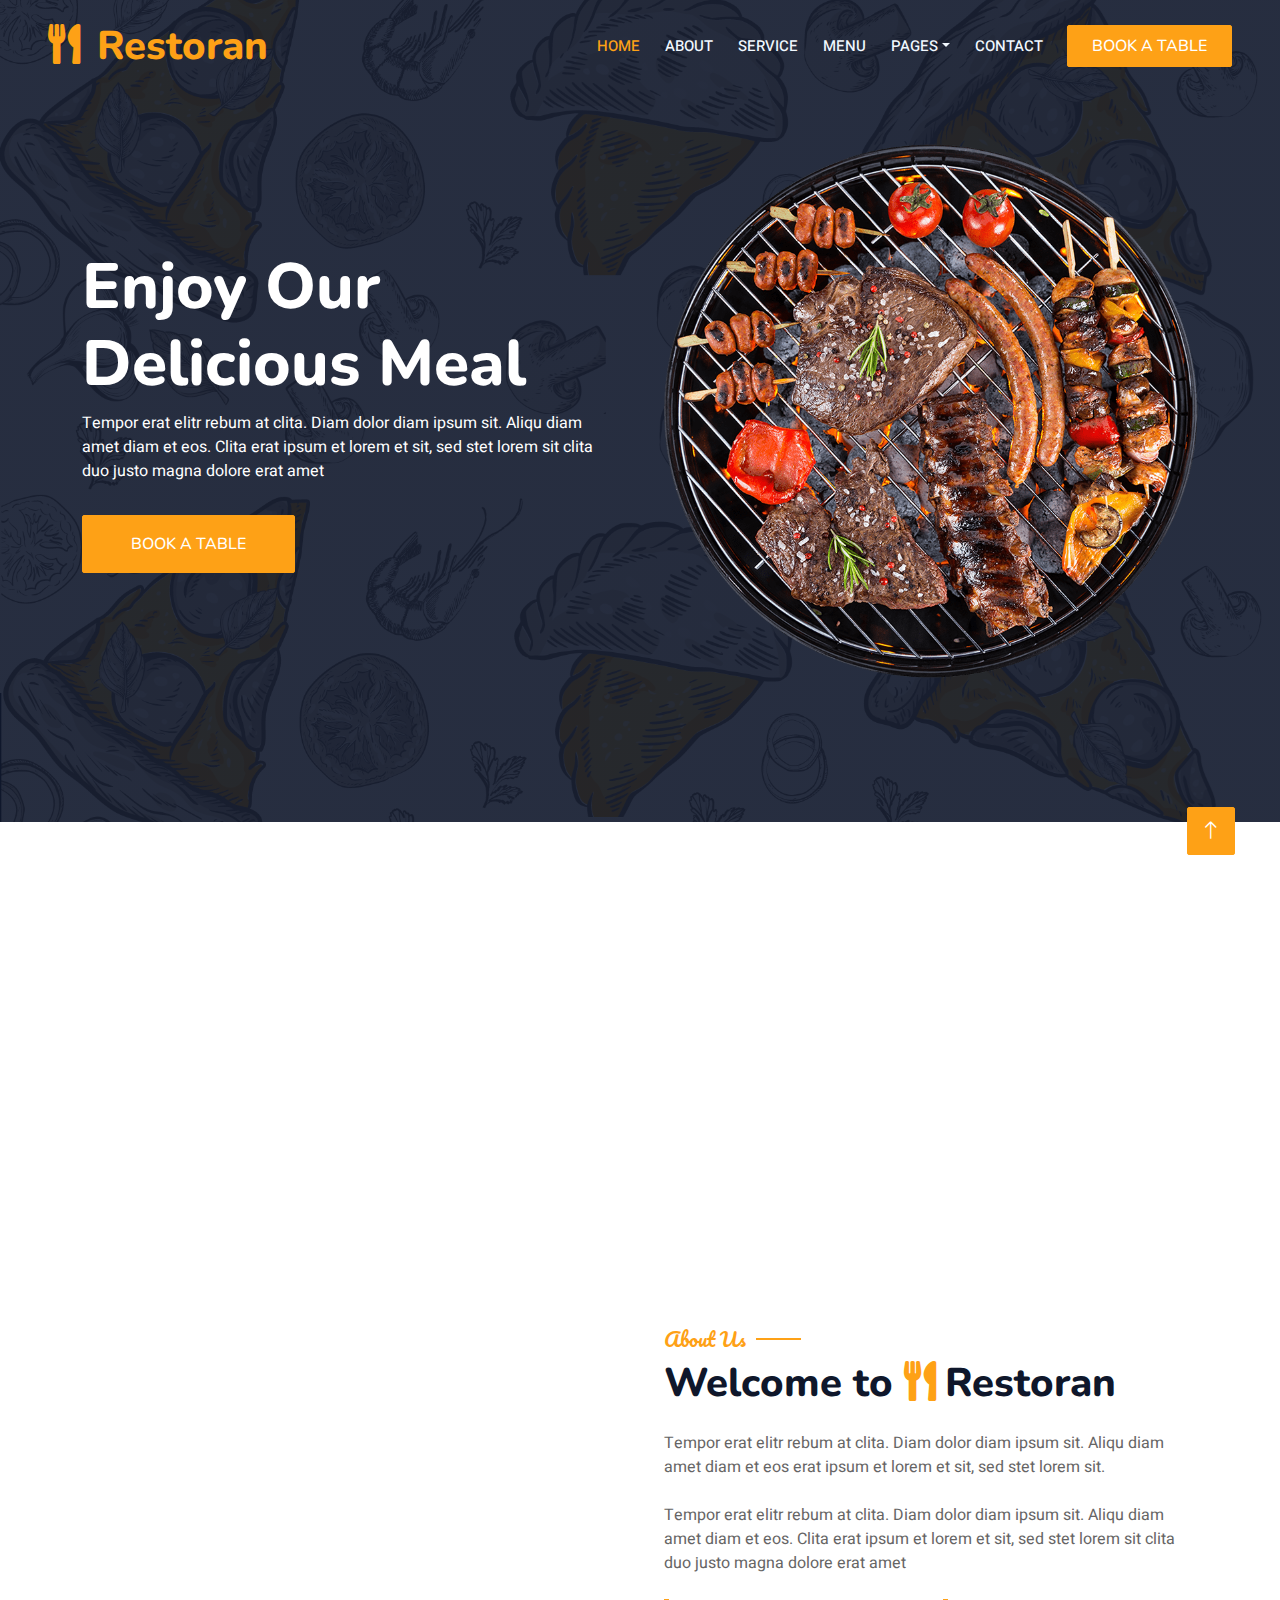
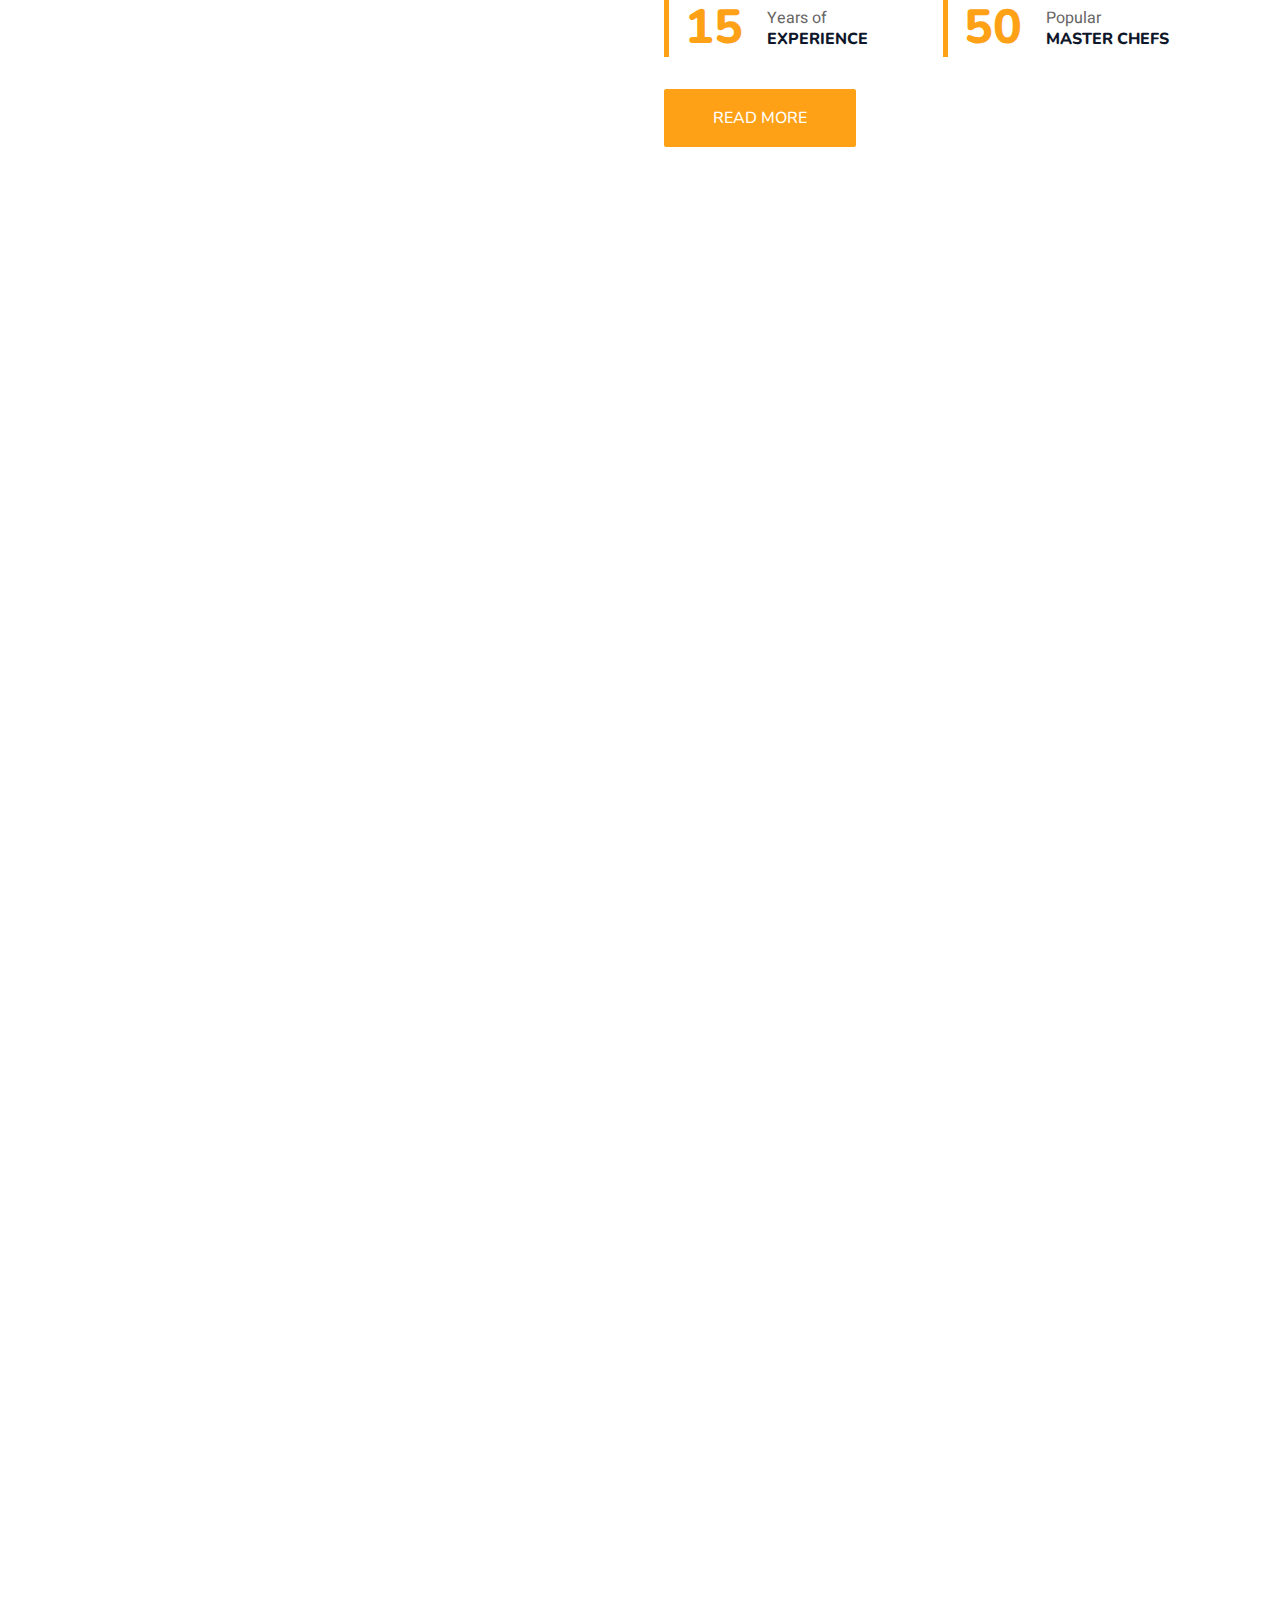
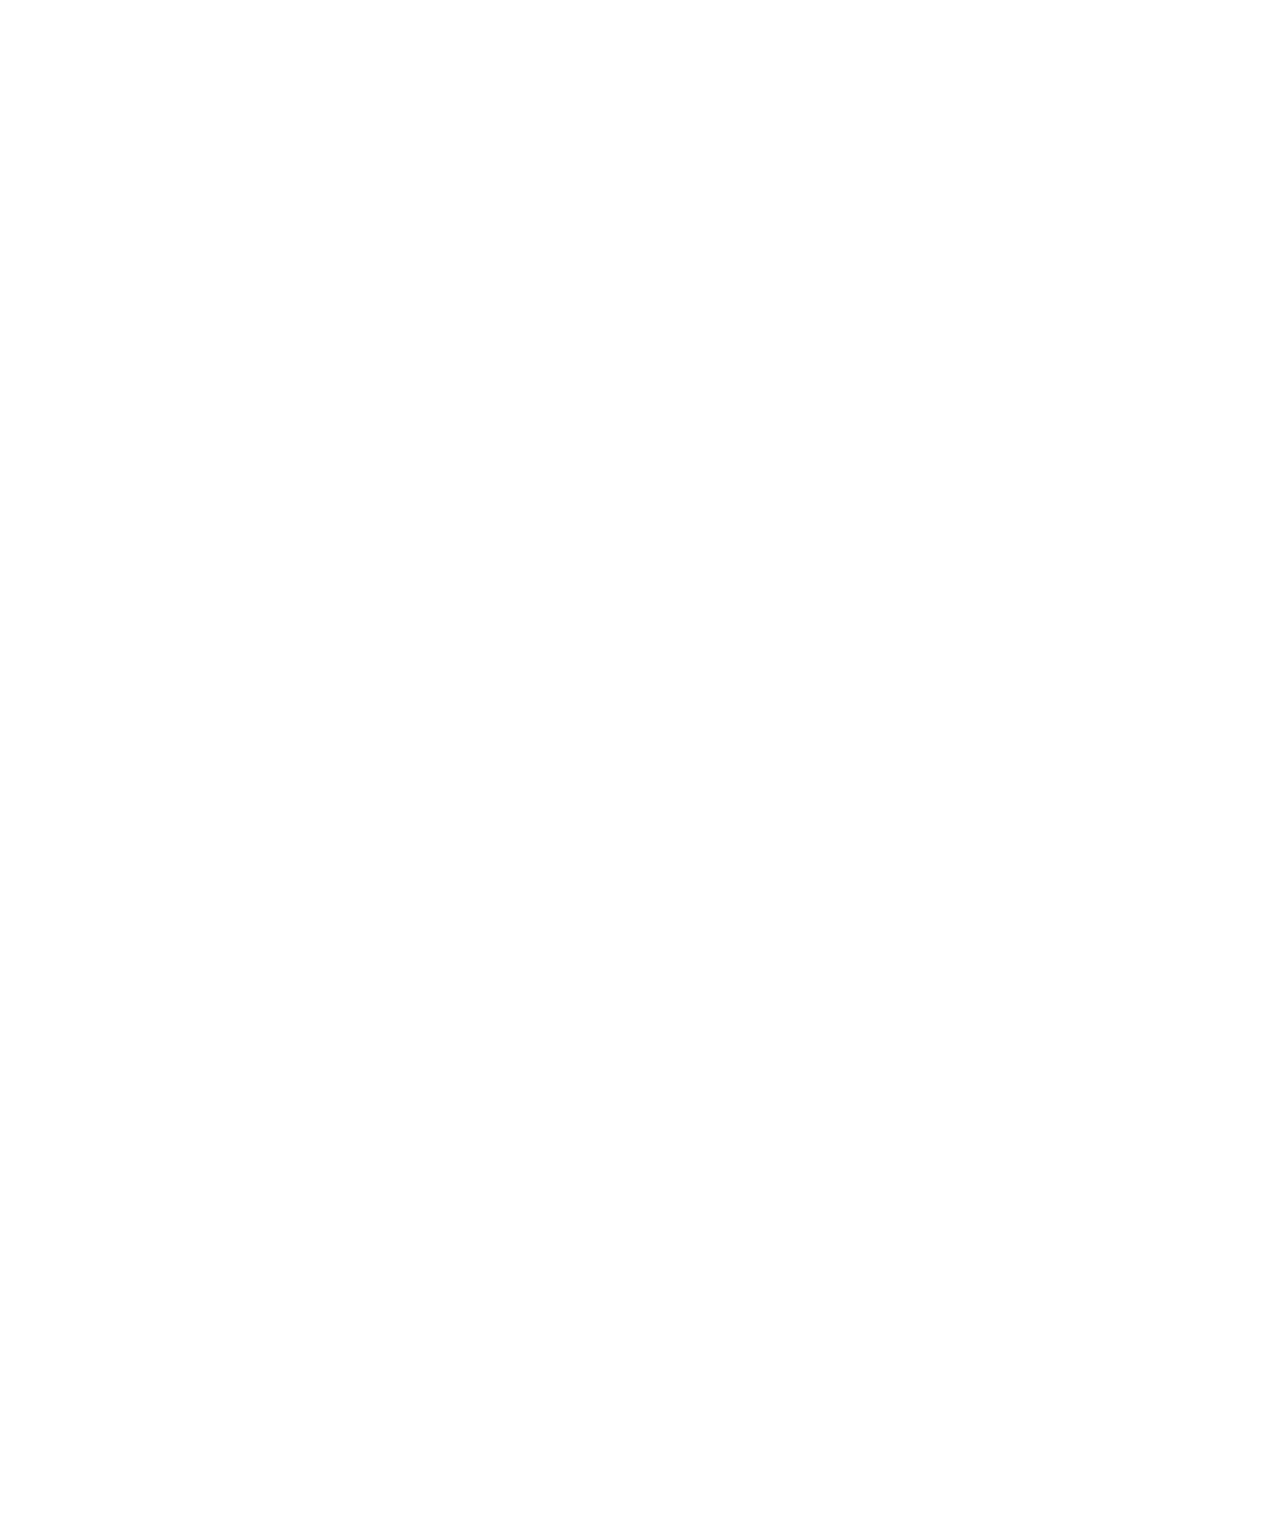
==== commit a42fa301: "Agrego fondo de pizzas" ====
--- a/index.html
+++ b/index.html
@@ -32,7 +32,7 @@
     <link href="css/style.css" rel="stylesheet">
 </head>
 
-<body>
+<body background="pizzas_fondo.png">
     <div class="container-xxl bg-white p-0">
         <!-- Spinner Start -->
         <div id="spinner" class="show bg-white position-fixed translate-middle w-100 vh-100 top-50 start-50 d-flex align-items-center justify-content-center">
--- a/css/style.css
+++ b/css/style.css
@@ -152,7 +152,7 @@
 
 /*** Hero Header ***/
 .hero-header {
-    background: linear-gradient(rgba(15, 23, 43, .9), rgba(15, 23, 43, .9)), url(../img/bg-hero.jpg);
+    background: linear-gradient(rgba(15, 23, 43, .9), rgba(15, 23, 43, .9)), url(../pizzas_fondo.png);
     background-position: center center;
     background-repeat: no-repeat;
     background-size: cover;
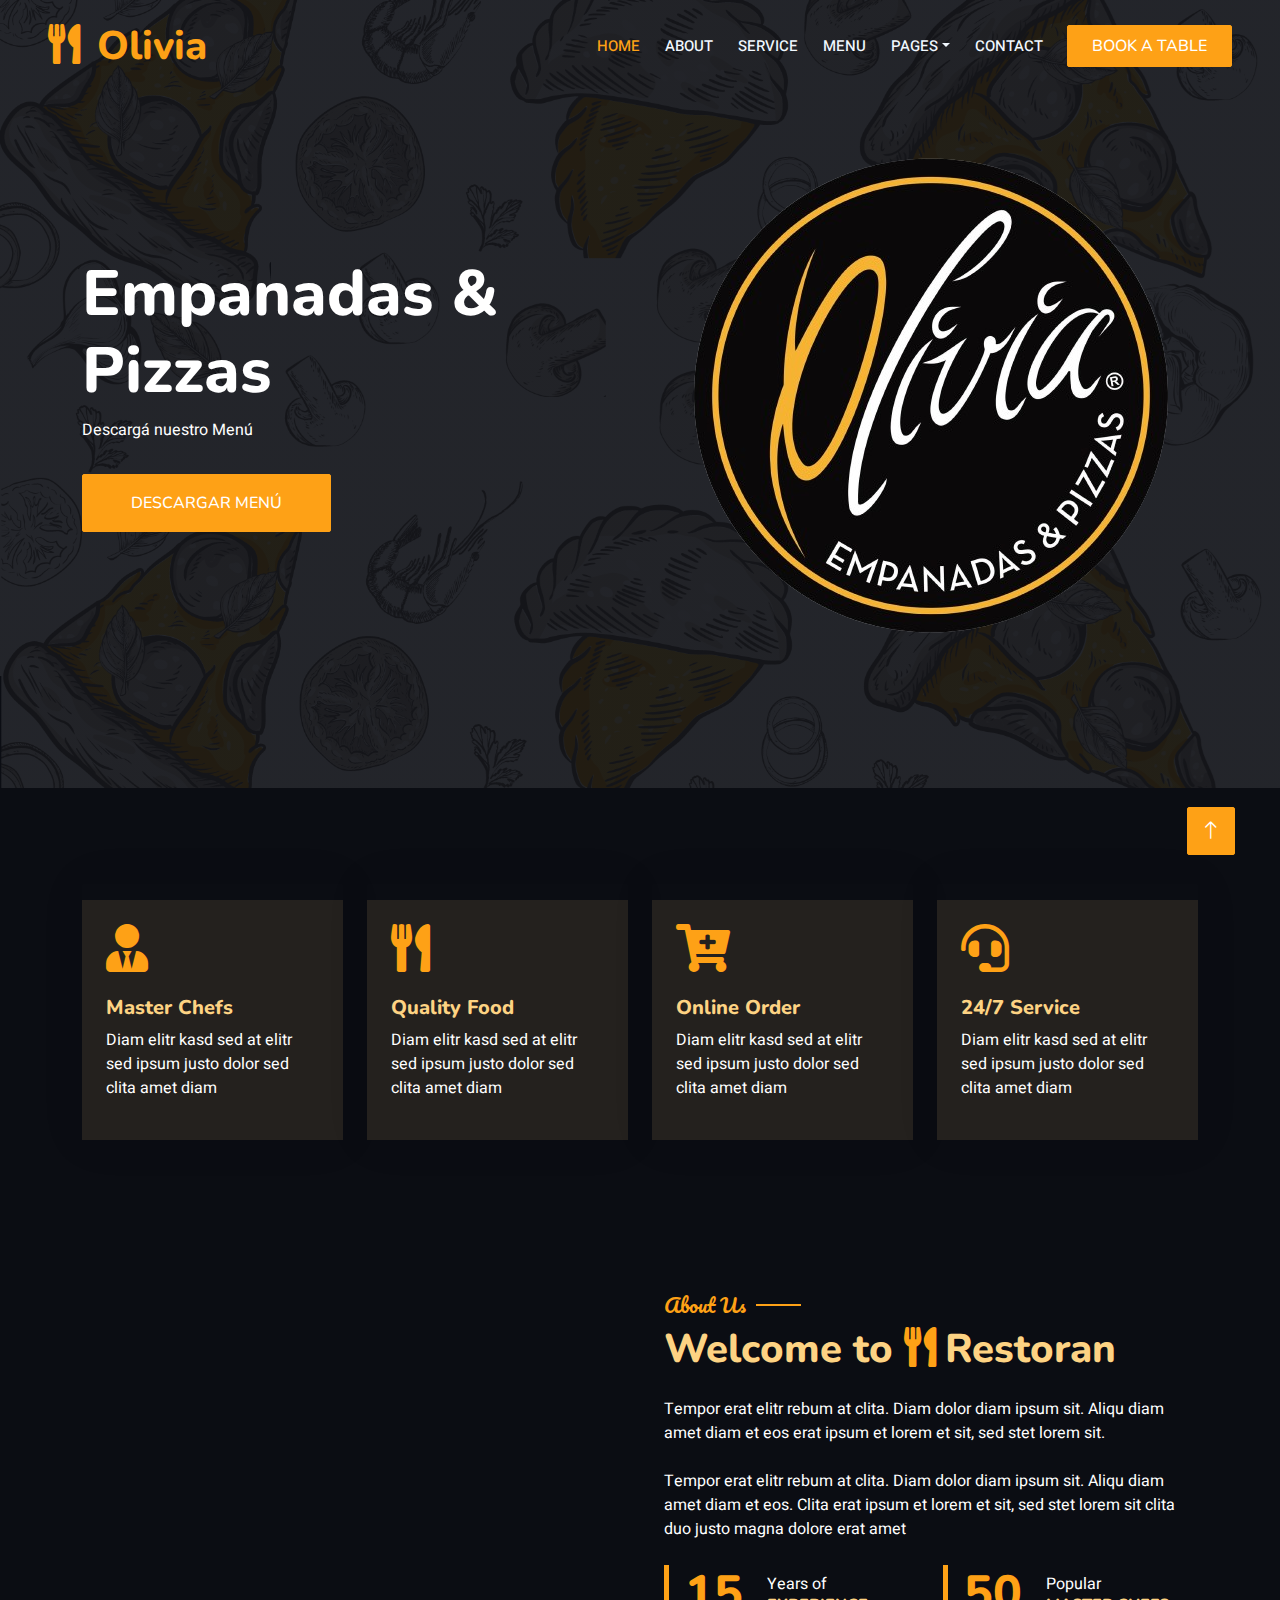
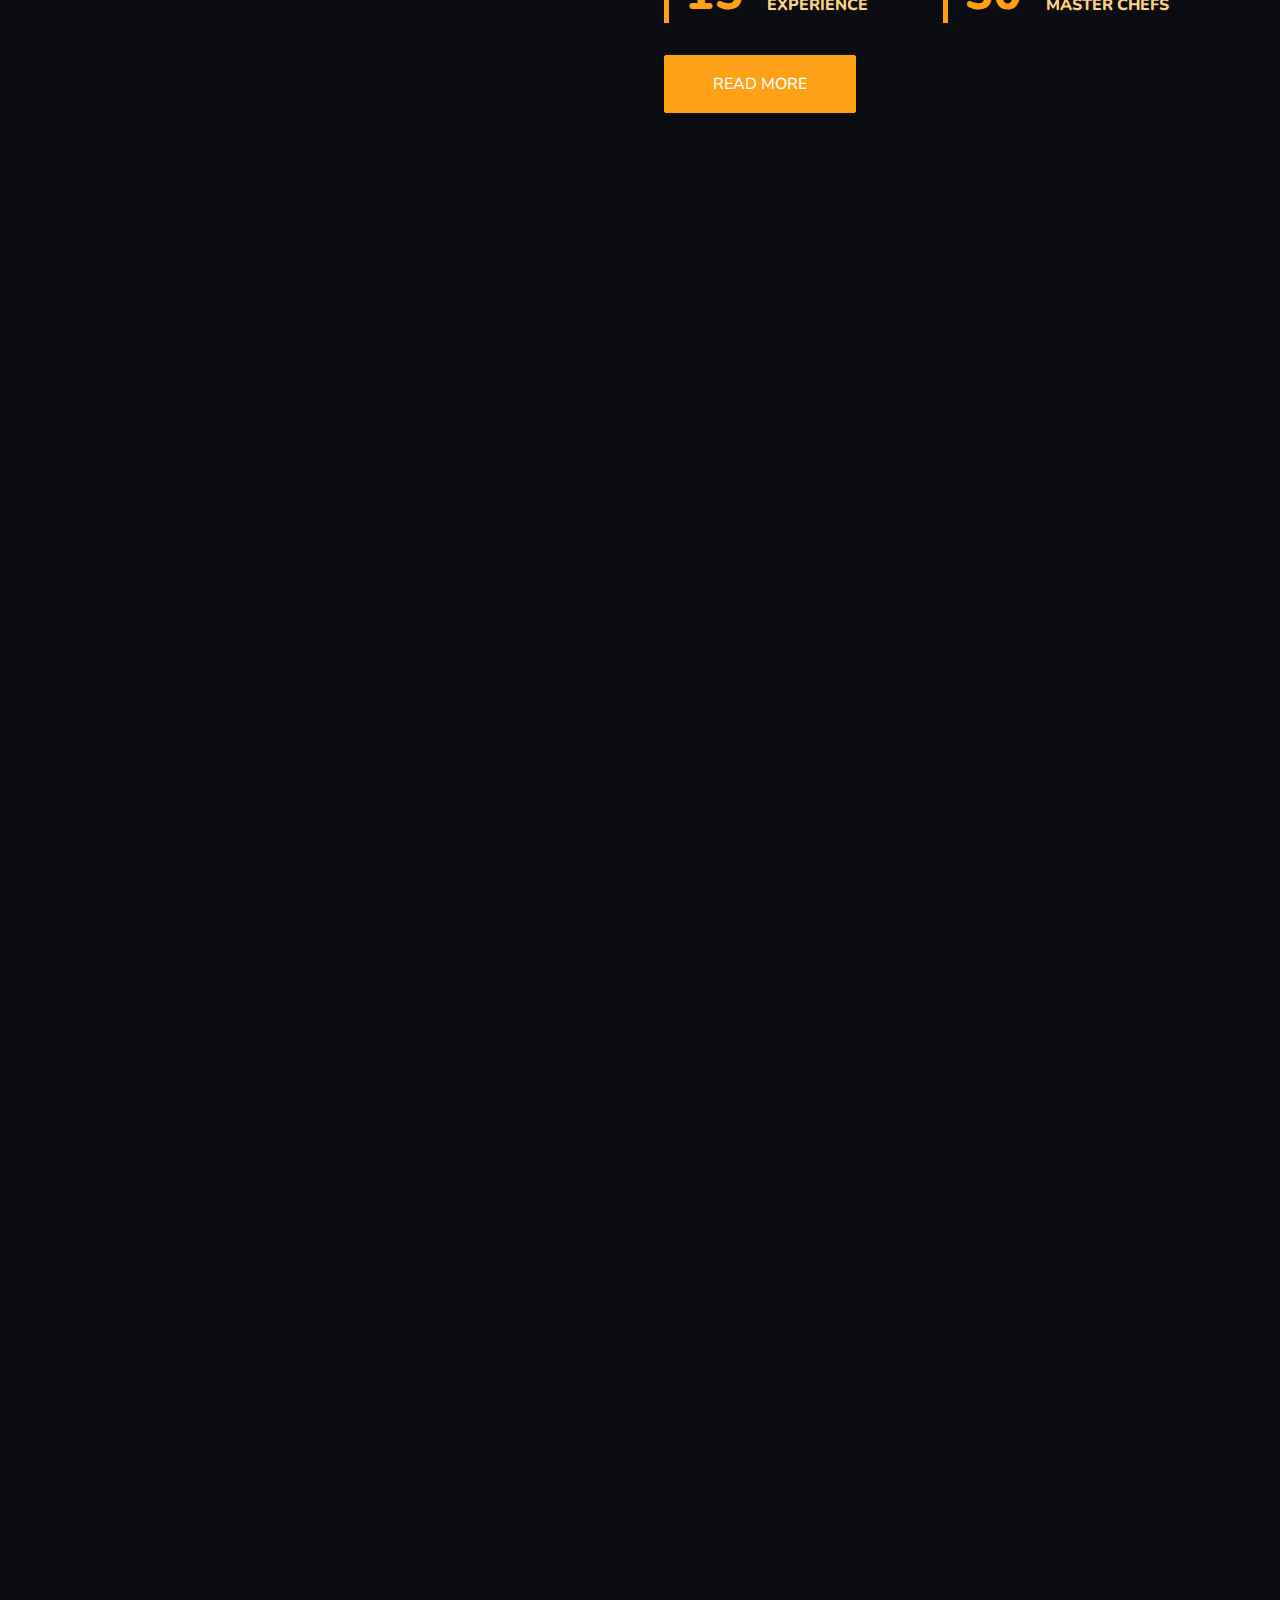
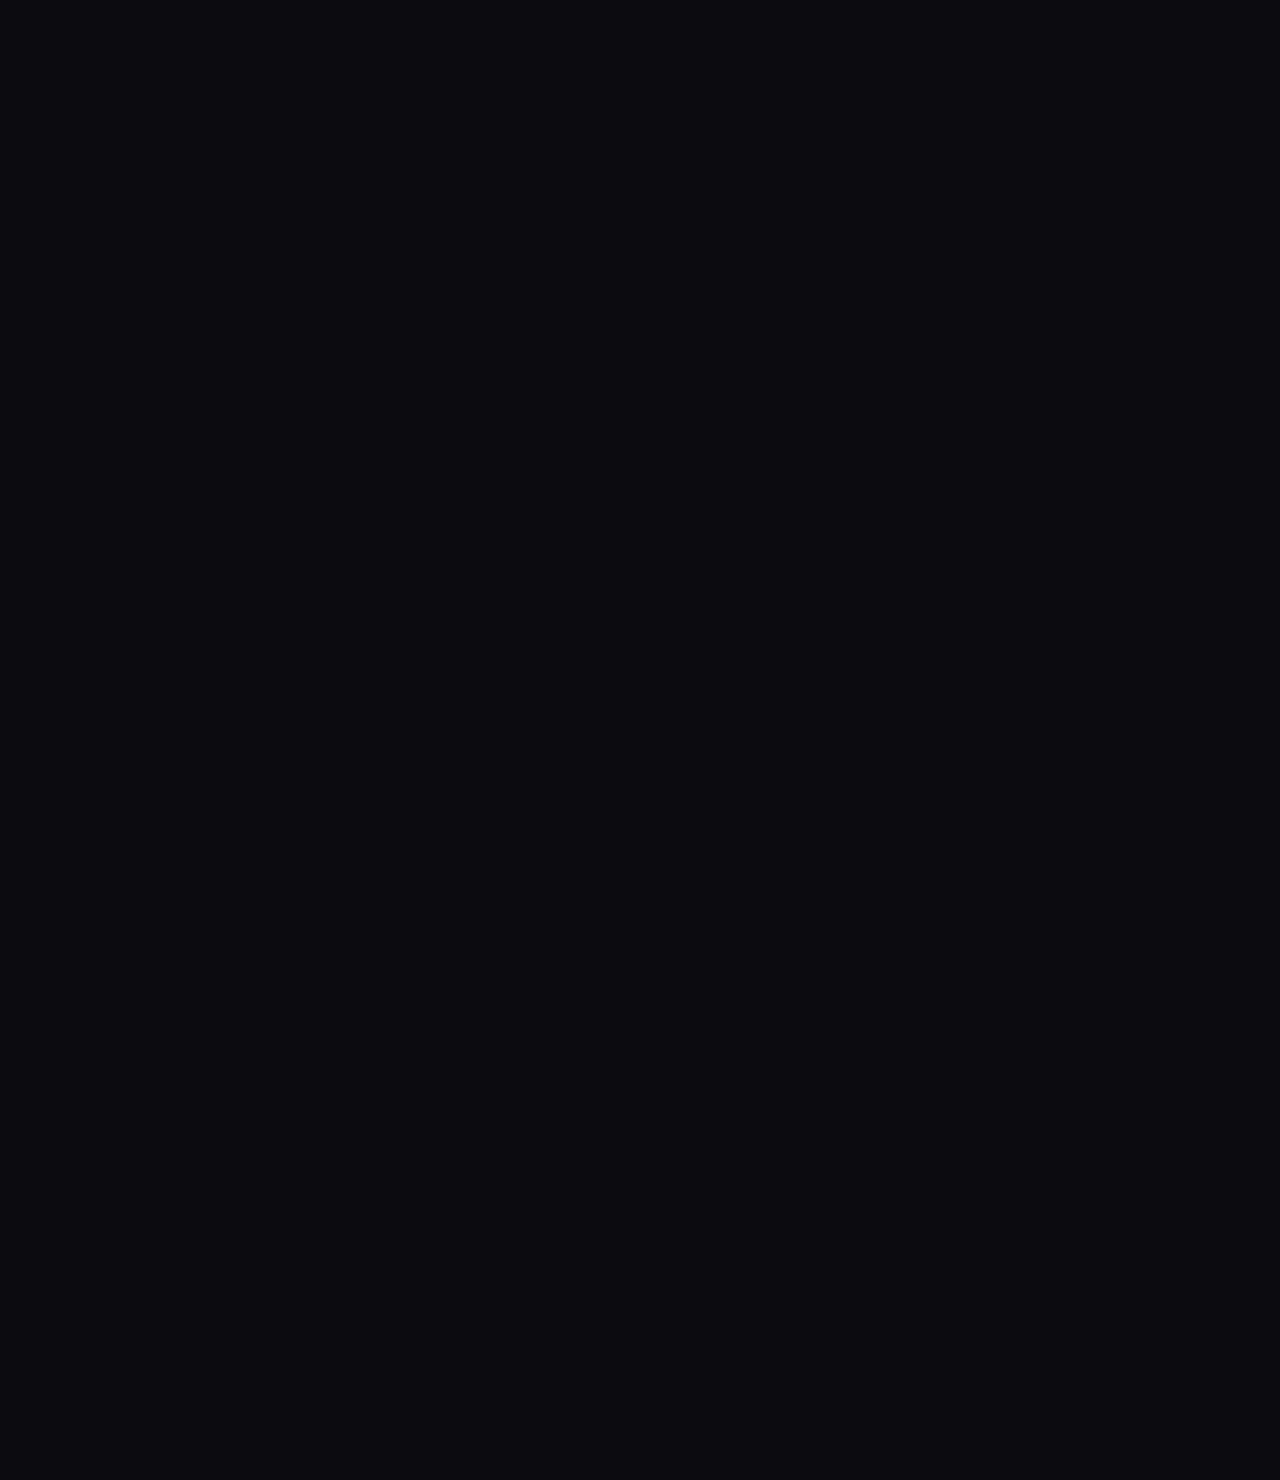
==== commit c80ad6fa: "Cambio colores de fondo" ====
--- a/index.html
+++ b/index.html
@@ -47,7 +47,7 @@
         <div class="container-xxl position-relative p-0">
             <nav class="navbar navbar-expand-lg navbar-dark bg-dark px-4 px-lg-5 py-3 py-lg-0">
                 <a href="" class="navbar-brand p-0">
-                    <h1 class="text-primary m-0"><i class="fa fa-utensils me-3"></i>Restoran</h1>
+                    <h1 class="text-primary m-0"><i class="fa fa-utensils me-3"></i>Olivia</h1>
                     <!-- <img src="img/logo.png" alt="Logo"> -->
                 </a>
                 <button class="navbar-toggler" type="button" data-bs-toggle="collapse" data-bs-target="#navbarCollapse">
@@ -77,12 +77,12 @@
                 <div class="container my-5 py-5">
                     <div class="row align-items-center g-5">
                         <div class="col-lg-6 text-center text-lg-start">
-                            <h1 class="display-3 text-white animated slideInLeft">Enjoy Our<br>Delicious Meal</h1>
-                            <p class="text-white animated slideInLeft mb-4 pb-2">Tempor erat elitr rebum at clita. Diam dolor diam ipsum sit. Aliqu diam amet diam et eos. Clita erat ipsum et lorem et sit, sed stet lorem sit clita duo justo magna dolore erat amet</p>
-                            <a href="" class="btn btn-primary py-sm-3 px-sm-5 me-3 animated slideInLeft">Book A Table</a>
-                        </div>
-                        <div class="col-lg-6 text-center text-lg-end overflow-hidden">
-                            <img class="img-fluid" src="img/hero.png" alt="">
+                            <h1 class="display-3 text-white animated slideInLeft">Empanadas &<br>Pizzas</h1>
+                            <p class="text-white animated slideInLeft mb-4 pb-2">Descargá nuestro Menú</p>
+                            <a href="" class="btn btn-primary py-sm-3 px-sm-5 me-3 animated slideInLeft">Descargar Menú</a>
+                        </div>
+                        <div class="col-lg-6 text-center overflow-hidden">
+                            <img class="img-fluid" src="img/olivia_logo.png" alt="">
                         </div>
                     </div>
                 </div>
@@ -201,7 +201,7 @@
                     <ul class="nav nav-pills d-inline-flex justify-content-center border-bottom mb-5">
                         <li class="nav-item">
                             <a class="d-flex align-items-center text-start mx-3 ms-0 pb-3 active" data-bs-toggle="pill" href="#tab-1">
-                                <i class="fa fa-coffee fa-2x text-primary"></i>
+                                <i class="fa fa-pizza-slice fa-2x text-primary"></i>
                                 <div class="ps-3">
                                     <small class="text-body">Popular</small>
                                     <h6 class="mt-n1 mb-0">Breakfast</h6>
@@ -236,7 +236,7 @@
                                         <div class="w-100 d-flex flex-column text-start ps-4">
                                             <h5 class="d-flex justify-content-between border-bottom pb-2">
                                                 <span>Chicken Burger</span>
-                                                <span class="text-primary">$115</span>
+                                                <span class="text-primary"></span>
                                             </h5>
                                             <small class="fst-italic">Ipsum ipsum clita erat amet dolor justo diam</small>
                                         </div>
@@ -248,7 +248,7 @@
                                         <div class="w-100 d-flex flex-column text-start ps-4">
                                             <h5 class="d-flex justify-content-between border-bottom pb-2">
                                                 <span>Chicken Burger</span>
-                                                <span class="text-primary">$115</span>
+                                                <span class="text-primary"></span>
                                             </h5>
                                             <small class="fst-italic">Ipsum ipsum clita erat amet dolor justo diam</small>
                                         </div>
@@ -260,7 +260,7 @@
                                         <div class="w-100 d-flex flex-column text-start ps-4">
                                             <h5 class="d-flex justify-content-between border-bottom pb-2">
                                                 <span>Chicken Burger</span>
-                                                <span class="text-primary">$115</span>
+                                                <span class="text-primary"></span>
                                             </h5>
                                             <small class="fst-italic">Ipsum ipsum clita erat amet dolor justo diam</small>
                                         </div>
@@ -272,7 +272,7 @@
                                         <div class="w-100 d-flex flex-column text-start ps-4">
                                             <h5 class="d-flex justify-content-between border-bottom pb-2">
                                                 <span>Chicken Burger</span>
-                                                <span class="text-primary">$115</span>
+                                                <span class="text-primary"></span>
                                             </h5>
                                             <small class="fst-italic">Ipsum ipsum clita erat amet dolor justo diam</small>
                                         </div>
@@ -284,7 +284,7 @@
                                         <div class="w-100 d-flex flex-column text-start ps-4">
                                             <h5 class="d-flex justify-content-between border-bottom pb-2">
                                                 <span>Chicken Burger</span>
-                                                <span class="text-primary">$115</span>
+                                                <span class="text-primary"></span>
                                             </h5>
                                             <small class="fst-italic">Ipsum ipsum clita erat amet dolor justo diam</small>
                                         </div>
@@ -296,7 +296,7 @@
                                         <div class="w-100 d-flex flex-column text-start ps-4">
                                             <h5 class="d-flex justify-content-between border-bottom pb-2">
                                                 <span>Chicken Burger</span>
-                                                <span class="text-primary">$115</span>
+                                                <span class="text-primary"></span>
                                             </h5>
                                             <small class="fst-italic">Ipsum ipsum clita erat amet dolor justo diam</small>
                                         </div>
@@ -308,7 +308,7 @@
                                         <div class="w-100 d-flex flex-column text-start ps-4">
                                             <h5 class="d-flex justify-content-between border-bottom pb-2">
                                                 <span>Chicken Burger</span>
-                                                <span class="text-primary">$115</span>
+                                                <span class="text-primary"></span>
                                             </h5>
                                             <small class="fst-italic">Ipsum ipsum clita erat amet dolor justo diam</small>
                                         </div>
@@ -320,7 +320,7 @@
                                         <div class="w-100 d-flex flex-column text-start ps-4">
                                             <h5 class="d-flex justify-content-between border-bottom pb-2">
                                                 <span>Chicken Burger</span>
-                                                <span class="text-primary">$115</span>
+                                                <span class="text-primary"></span>
                                             </h5>
                                             <small class="fst-italic">Ipsum ipsum clita erat amet dolor justo diam</small>
                                         </div>
@@ -336,7 +336,7 @@
                                         <div class="w-100 d-flex flex-column text-start ps-4">
                                             <h5 class="d-flex justify-content-between border-bottom pb-2">
                                                 <span>Chicken Burger</span>
-                                                <span class="text-primary">$115</span>
+                                                <span class="text-primary"></span>
                                             </h5>
                                             <small class="fst-italic">Ipsum ipsum clita erat amet dolor justo diam</small>
                                         </div>
@@ -348,7 +348,7 @@
                                         <div class="w-100 d-flex flex-column text-start ps-4">
                                             <h5 class="d-flex justify-content-between border-bottom pb-2">
                                                 <span>Chicken Burger</span>
-                                                <span class="text-primary">$115</span>
+                                                <span class="text-primary"></span>
                                             </h5>
                                             <small class="fst-italic">Ipsum ipsum clita erat amet dolor justo diam</small>
                                         </div>
@@ -360,7 +360,7 @@
                                         <div class="w-100 d-flex flex-column text-start ps-4">
                                             <h5 class="d-flex justify-content-between border-bottom pb-2">
                                                 <span>Chicken Burger</span>
-                                                <span class="text-primary">$115</span>
+                                                <span class="text-primary"></span>
                                             </h5>
                                             <small class="fst-italic">Ipsum ipsum clita erat amet dolor justo diam</small>
                                         </div>
@@ -372,7 +372,7 @@
                                         <div class="w-100 d-flex flex-column text-start ps-4">
                                             <h5 class="d-flex justify-content-between border-bottom pb-2">
                                                 <span>Chicken Burger</span>
-                                                <span class="text-primary">$115</span>
+                                                <span class="text-primary"></span>
                                             </h5>
                                             <small class="fst-italic">Ipsum ipsum clita erat amet dolor justo diam</small>
                                         </div>
@@ -384,7 +384,7 @@
                                         <div class="w-100 d-flex flex-column text-start ps-4">
                                             <h5 class="d-flex justify-content-between border-bottom pb-2">
                                                 <span>Chicken Burger</span>
-                                                <span class="text-primary">$115</span>
+                                                <span class="text-primary"></span>
                                             </h5>
                                             <small class="fst-italic">Ipsum ipsum clita erat amet dolor justo diam</small>
                                         </div>
@@ -396,7 +396,7 @@
                                         <div class="w-100 d-flex flex-column text-start ps-4">
                                             <h5 class="d-flex justify-content-between border-bottom pb-2">
                                                 <span>Chicken Burger</span>
-                                                <span class="text-primary">$115</span>
+                                                <span class="text-primary"></span>
                                             </h5>
                                             <small class="fst-italic">Ipsum ipsum clita erat amet dolor justo diam</small>
                                         </div>
@@ -408,7 +408,7 @@
                                         <div class="w-100 d-flex flex-column text-start ps-4">
                                             <h5 class="d-flex justify-content-between border-bottom pb-2">
                                                 <span>Chicken Burger</span>
-                                                <span class="text-primary">$115</span>
+                                                <span class="text-primary"></span>
                                             </h5>
                                             <small class="fst-italic">Ipsum ipsum clita erat amet dolor justo diam</small>
                                         </div>
@@ -420,7 +420,7 @@
                                         <div class="w-100 d-flex flex-column text-start ps-4">
                                             <h5 class="d-flex justify-content-between border-bottom pb-2">
                                                 <span>Chicken Burger</span>
-                                                <span class="text-primary">$115</span>
+                                                <span class="text-primary"></span>
                                             </h5>
                                             <small class="fst-italic">Ipsum ipsum clita erat amet dolor justo diam</small>
                                         </div>
@@ -436,7 +436,7 @@
                                         <div class="w-100 d-flex flex-column text-start ps-4">
                                             <h5 class="d-flex justify-content-between border-bottom pb-2">
                                                 <span>Chicken Burger</span>
-                                                <span class="text-primary">$115</span>
+                                                <span class="text-primary"></span>
                                             </h5>
                                             <small class="fst-italic">Ipsum ipsum clita erat amet dolor justo diam</small>
                                         </div>
@@ -448,7 +448,7 @@
                                         <div class="w-100 d-flex flex-column text-start ps-4">
                                             <h5 class="d-flex justify-content-between border-bottom pb-2">
                                                 <span>Chicken Burger</span>
-                                                <span class="text-primary">$115</span>
+                                                <span class="text-primary"></span>
                                             </h5>
                                             <small class="fst-italic">Ipsum ipsum clita erat amet dolor justo diam</small>
                                         </div>
@@ -460,7 +460,7 @@
                                         <div class="w-100 d-flex flex-column text-start ps-4">
                                             <h5 class="d-flex justify-content-between border-bottom pb-2">
                                                 <span>Chicken Burger</span>
-                                                <span class="text-primary">$115</span>
+                                                <span class="text-primary"></span>
                                             </h5>
                                             <small class="fst-italic">Ipsum ipsum clita erat amet dolor justo diam</small>
                                         </div>
@@ -472,7 +472,7 @@
                                         <div class="w-100 d-flex flex-column text-start ps-4">
                                             <h5 class="d-flex justify-content-between border-bottom pb-2">
                                                 <span>Chicken Burger</span>
-                                                <span class="text-primary">$115</span>
+                                                <span class="text-primary"></span>
                                             </h5>
                                             <small class="fst-italic">Ipsum ipsum clita erat amet dolor justo diam</small>
                                         </div>
@@ -484,7 +484,7 @@
                                         <div class="w-100 d-flex flex-column text-start ps-4">
                                             <h5 class="d-flex justify-content-between border-bottom pb-2">
                                                 <span>Chicken Burger</span>
-                                                <span class="text-primary">$115</span>
+                                                <span class="text-primary"></span>
                                             </h5>
                                             <small class="fst-italic">Ipsum ipsum clita erat amet dolor justo diam</small>
                                         </div>
@@ -496,7 +496,7 @@
                                         <div class="w-100 d-flex flex-column text-start ps-4">
                                             <h5 class="d-flex justify-content-between border-bottom pb-2">
                                                 <span>Chicken Burger</span>
-                                                <span class="text-primary">$115</span>
+                                                <span class="text-primary"></span>
                                             </h5>
                                             <small class="fst-italic">Ipsum ipsum clita erat amet dolor justo diam</small>
                                         </div>
@@ -508,7 +508,7 @@
                                         <div class="w-100 d-flex flex-column text-start ps-4">
                                             <h5 class="d-flex justify-content-between border-bottom pb-2">
                                                 <span>Chicken Burger</span>
-                                                <span class="text-primary">$115</span>
+                                                <span class="text-primary"></span>
                                             </h5>
                                             <small class="fst-italic">Ipsum ipsum clita erat amet dolor justo diam</small>
                                         </div>
@@ -520,7 +520,7 @@
                                         <div class="w-100 d-flex flex-column text-start ps-4">
                                             <h5 class="d-flex justify-content-between border-bottom pb-2">
                                                 <span>Chicken Burger</span>
-                                                <span class="text-primary">$115</span>
+                                                <span class="text-primary"></span>
                                             </h5>
                                             <small class="fst-italic">Ipsum ipsum clita erat amet dolor justo diam</small>
                                         </div>
@@ -538,14 +538,17 @@
         <!-- Reservation Start -->
         <div class="container-xxl py-5 px-0 wow fadeInUp" data-wow-delay="0.1s">
             <div class="row g-0">
-                <div class="col-md-6">
-                    <div class="video">
-                        <button type="button" class="btn-play" data-bs-toggle="modal" data-src="https://www.youtube.com/embed/DWRcNpR6Kdc" data-bs-target="#videoModal">
-                            <span></span>
-                        </button>
-                    </div>
-                </div>
-                <div class="col-md-6 bg-dark d-flex align-items-center">
+                <div class="col-md-6" style="background: #24211E;">
+                    <div class="p-5 wow fadeInUp" data-wow-delay="0.2s">
+                        <h5 class="section-title ff-secondary text-start text-primary fw-normal">Franquicias</h5>
+                        <h1 class="text-white mb-4">Book A Table Online</h1>
+                        <p>
+                            Lorem <br> Ipsum <br> Lorem 
+                        </p>
+                        
+                    </div>
+                </div>
+                <div class="col-md-6 d-flex align-items-center" style="background: #C4B179;">
                     <div class="p-5 wow fadeInUp" data-wow-delay="0.2s">
                         <h5 class="section-title ff-secondary text-start text-primary fw-normal">Reservation</h5>
                         <h1 class="text-white mb-4">Book A Table Online</h1>
